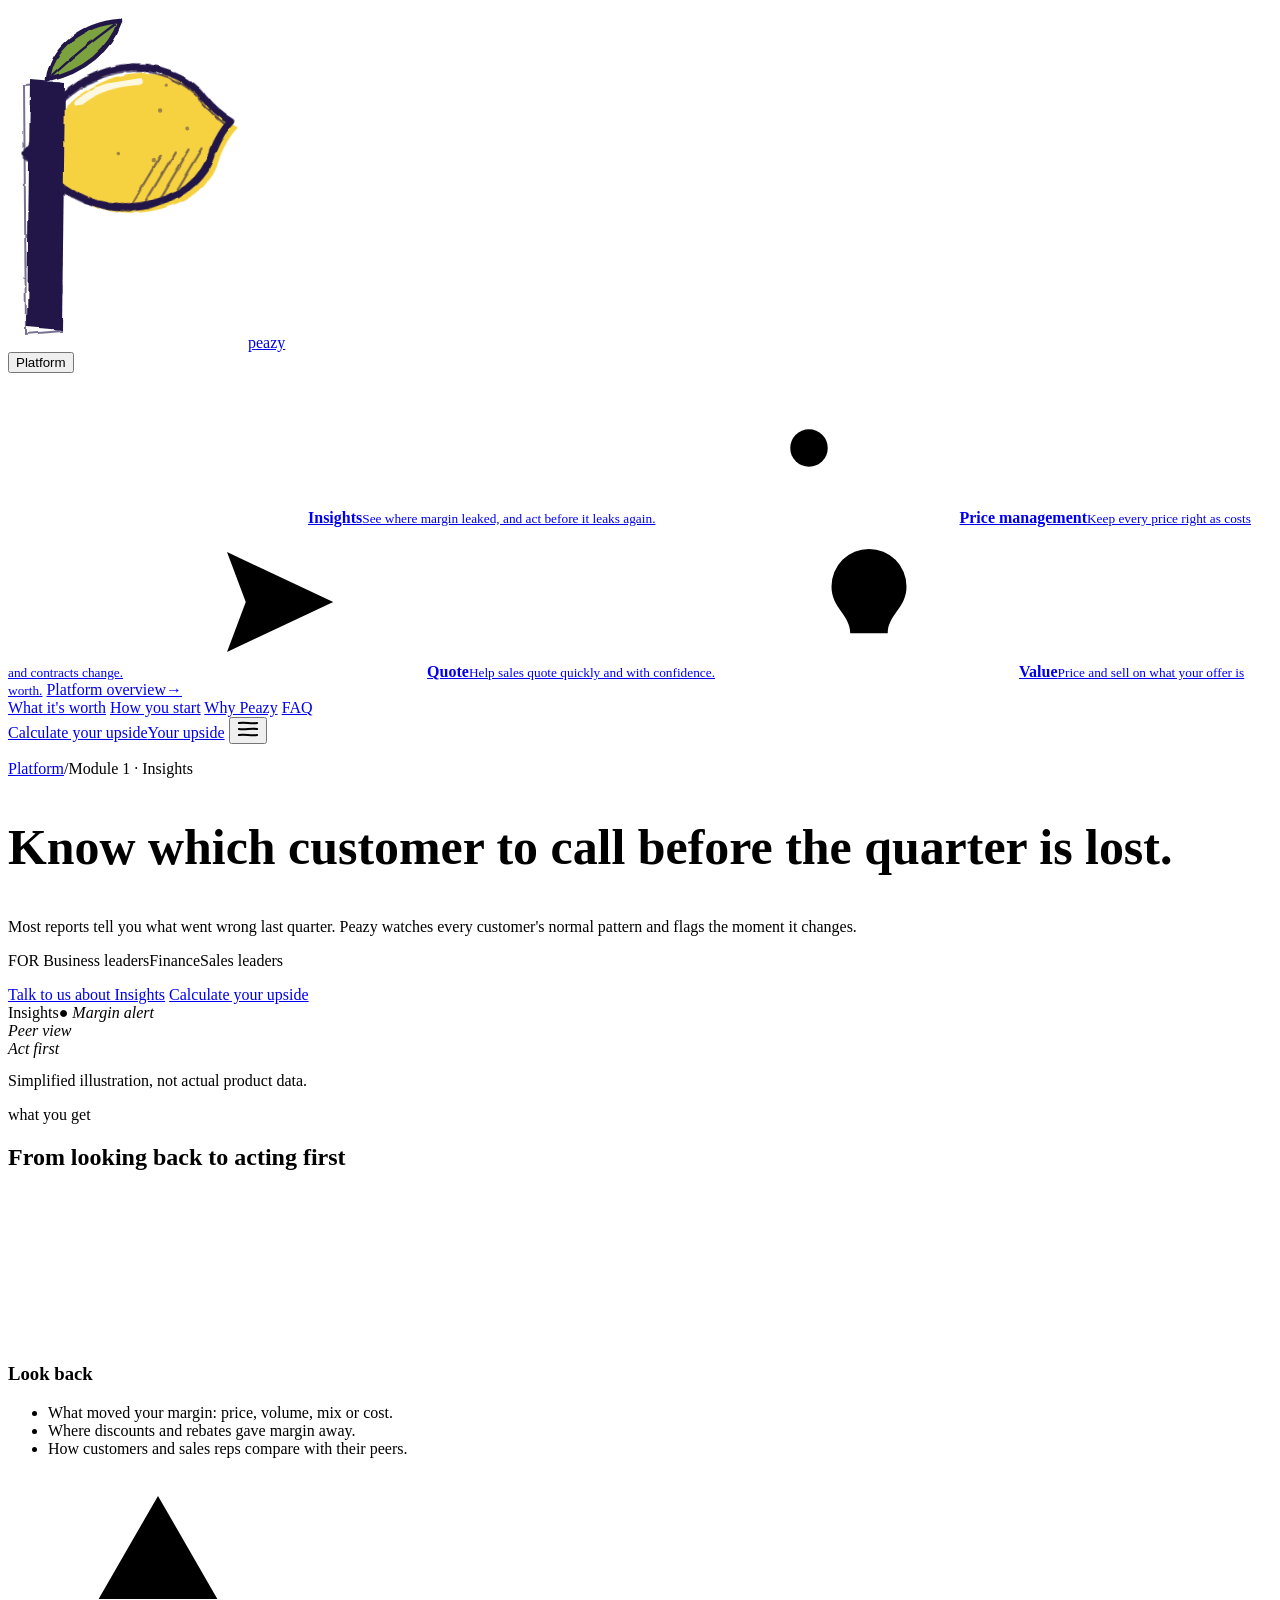
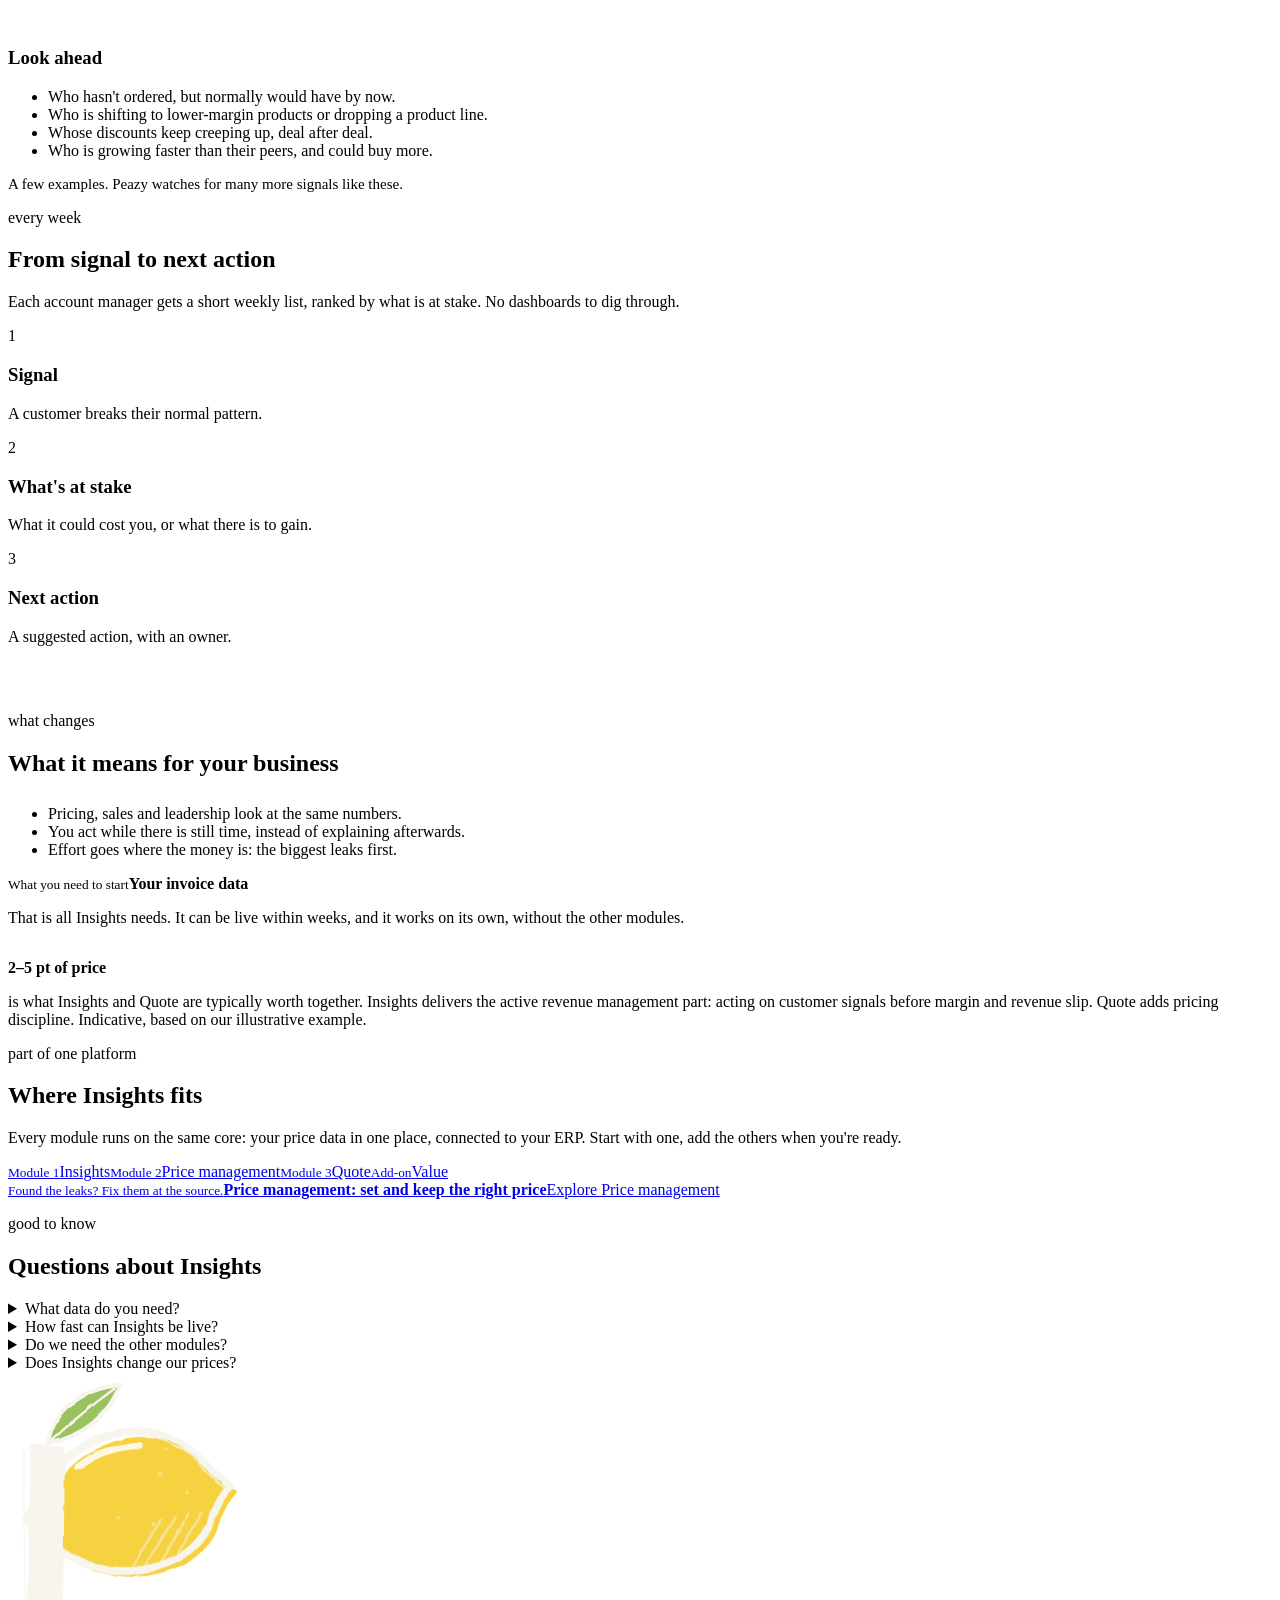
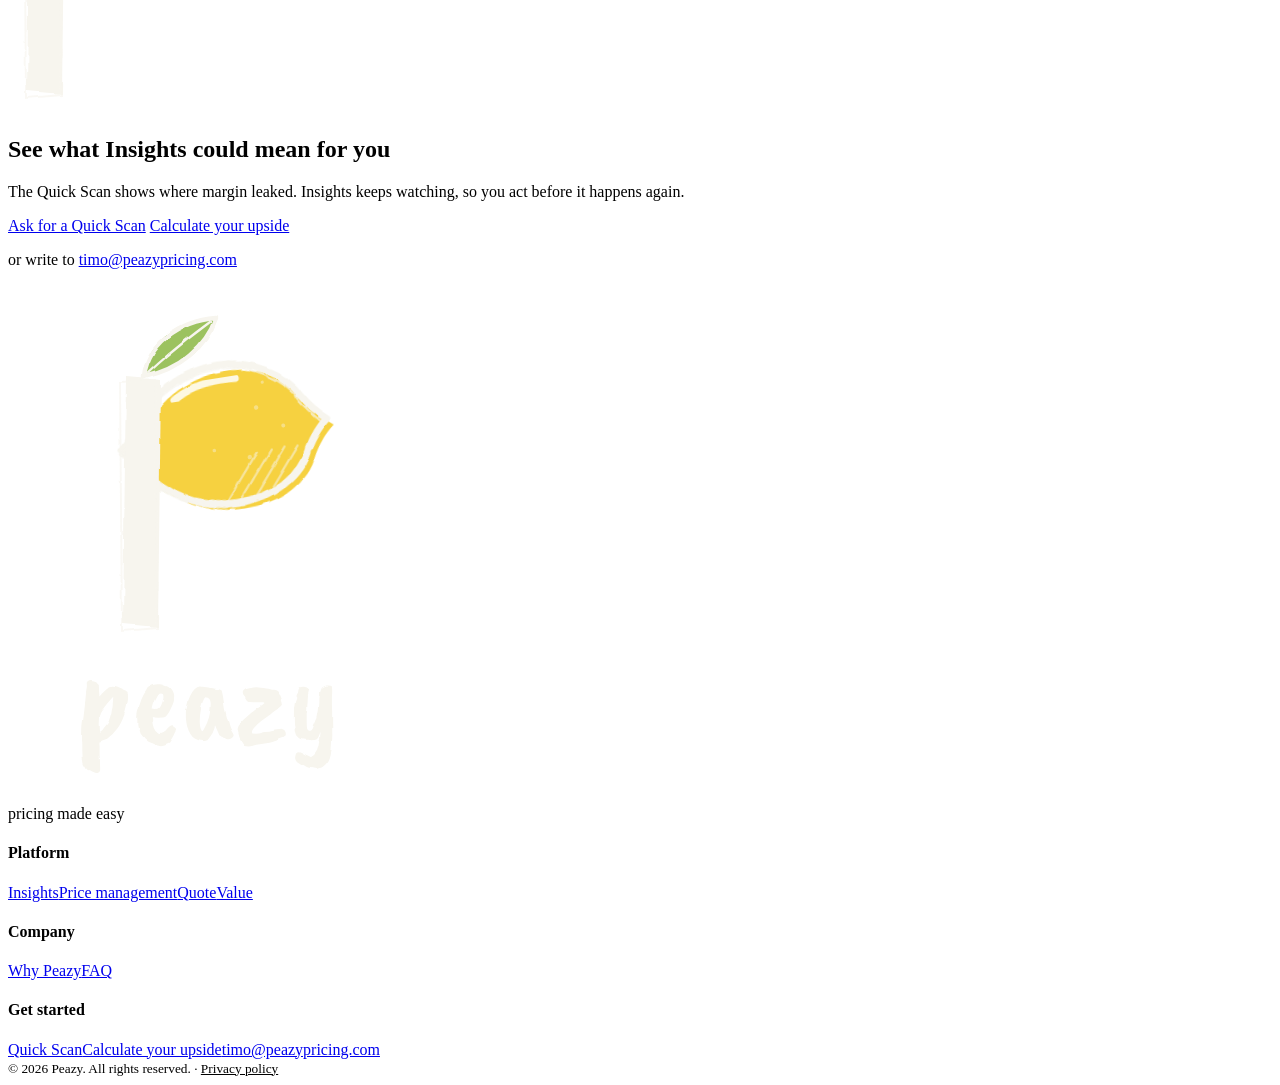
==== insights.html @ 8deef238 "Add privacy policy page Company name, address and enterprise number are still placeholders.  Co-Auth" ====
<!doctype html>
<html lang="en">
<head>
<meta charset="utf-8">
<meta name="viewport" content="width=device-width, initial-scale=1">
<title>Insights · Peazy</title>
<meta name="description" content="Insights: from looking back to acting first. See where margin leaked, and act before it leaks again.">
<meta property="og:title" content="Insights · Peazy">
<meta property="og:description" content="Insights: from looking back to acting first. See where margin leaked, and act before it leaks again.">
<link rel="icon" type="image/svg+xml" href="peazy-mark.svg">
<link rel="preconnect" href="https://fonts.googleapis.com">
<link rel="stylesheet" href="https://fonts.googleapis.com/css2?family=Caveat+Brush&amp;family=Geist:wght@400;500;600;700&amp;display=swap">
<link rel="stylesheet" href="site.css">
</head>
<body>
<svg width="0" height="0" style="position:absolute" aria-hidden="true" focusable="false"><defs>
<symbol id="i-bars" viewBox="0 0 24 24"><path d="M4 20 H20 M7 20 V13 M12 20 V7 M17 20 V10"/></symbol>
<symbol id="i-gear" viewBox="0 0 24 24"><circle cx="12" cy="12" r="3"/><path d="M12 3 V6 M12 18 V21 M3 12 H6 M18 12 H21 M5.6 5.6 L7.8 7.8 M16.2 16.2 L18.4 18.4 M5.6 18.4 L7.8 16.2 M16.2 7.8 L18.4 5.6"/></symbol>
<symbol id="i-send" viewBox="0 0 24 24"><path d="M4 4 L21 12 L4 20 L7 12 Z M7 12 H13"/></symbol>
<symbol id="i-bulb" viewBox="0 0 24 24"><path d="M9 17 C 9 14, 6 13, 6 9.5 A6 6 0 0 1 18 9.5 C 18 13, 15 14, 15 17 Z M10 21 H14"/></symbol>
<symbol id="i-search" viewBox="0 0 24 24"><circle cx="10.5" cy="10.5" r="6.5"/><path d="M15.5 15.5 L21 21"/></symbol>
<symbol id="i-alert" viewBox="0 0 24 24"><path d="M12 3.5 L21.5 20 H2.5 Z M12 10 V14.5 M12 17.3 V17.4"/></symbol>
<symbol id="i-chat" viewBox="0 0 24 24"><path d="M4 18.5 L5.2 15 A8 8 0 1 1 8.5 18.6 Z"/><path d="M8.5 11.5 C 9.5 10, 10.5 13, 12 11.5 S 14.5 13, 15.5 11.5"/></symbol>
<symbol id="i-badge" viewBox="0 0 24 24"><path d="M12 2.5 L14.3 4.4 L17.3 4.2 L18.1 7.1 L20.6 8.8 L19.5 11.6 L20.6 14.4 L18.1 16.1 L17.3 19 L14.3 18.8 L12 20.7 L9.7 18.8 L6.7 19 L5.9 16.1 L3.4 14.4 L4.5 11.6 L3.4 8.8 L5.9 7.1 L6.7 4.2 L9.7 4.4 Z"/><path d="M8.5 11.8 L11 14.2 L15.5 9.4"/></symbol>
<symbol id="i-trend" viewBox="0 0 24 24"><rect x="3.5" y="5" width="17" height="15" rx="2"/><path d="M8 3 V7 M16 3 V7 M7 16 L10.5 12.5 L13 14.5 L17 10.5"/></symbol>
<symbol id="i-db" viewBox="0 0 24 24"><ellipse cx="12" cy="6" rx="7" ry="3"/><path d="M5 6 V18 C 5 19.7, 8 21, 12 21 S 19 19.7, 19 18 V6 M5 12 C 5 13.7, 8 15, 12 15 S 19 13.7, 19 12"/></symbol>
<symbol id="i-lock" viewBox="0 0 24 24"><rect x="5" y="10.5" width="14" height="10" rx="2"/><path d="M8.5 10.5 V7.5 A3.5 3.5 0 0 1 15.5 7.5 V10.5 M12 14.5 V16.5"/></symbol>
<symbol id="i-star" viewBox="0 0 24 24"><path d="M12 3.5 L14.6 9 L20.5 9.7 L16.1 13.8 L17.3 19.7 L12 16.8 L6.7 19.7 L7.9 13.8 L3.5 9.7 L9.4 9 Z"/></symbol>
<symbol id="i-bolt" viewBox="0 0 24 24"><path d="M13 2.5 L5 13.5 H11.5 L10.5 21.5 L19 10 H12.5 Z"/></symbol>
<symbol id="i-people" viewBox="0 0 24 24"><circle cx="8" cy="8" r="3"/><circle cx="16.5" cy="9" r="2.5"/><path d="M2.5 20 C 3 15.5, 13 15.5, 13.5 20"/><path d="M14 15 C 17 14.3, 21.3 15.5, 21.5 19"/></symbol>
<symbol id="i-link" viewBox="0 0 24 24"><path d="M10 14 A4 4 0 0 0 15.7 14 L19 10.7 A4 4 0 0 0 13.3 5 L12 6.3 M14 10 A4 4 0 0 0 8.3 10 L5 13.3 A4 4 0 0 0 10.7 19 L12 17.7"/></symbol>
<symbol id="i-clock" viewBox="0 0 24 24"><circle cx="12" cy="12" r="8.5"/><path d="M12 7 V12 L15.5 14"/></symbol>
<symbol id="i-eye" viewBox="0 0 24 24"><path d="M2.5 12 C 6 5.5, 18 5.5, 21.5 12 C 18 18.5, 6 18.5, 2.5 12 Z"/><circle cx="12" cy="12" r="3"/></symbol>
</defs></svg>
<div class="pz-page">
<header>
<nav aria-label="Main" class="pz-nav">
<a href="index.html" class="pz-logo"><img src="peazy-mark.svg" alt=""><span class="hand">peazy</span></a>
<div class="pz-navlinks" id="pz-navlinks">
<div class="pz-dd"><button type="button" aria-expanded="false" aria-controls="pz-dd-panel">Platform</button>
<div class="pz-dd-panel" id="pz-dd-panel">
<a href="insights.html" class="a-insights"><span class="ic "><svg class="icon"><use href="#i-bars"/></svg></span><span><b>Insights</b><small>See where margin leaked, and act before it leaks again.</small></span></a>
<a href="price-management.html" class="a-pm"><span class="ic "><svg class="icon"><use href="#i-gear"/></svg></span><span><b>Price management</b><small>Keep every price right as costs and contracts change.</small></span></a>
<a href="quote.html" class="a-quote"><span class="ic "><svg class="icon"><use href="#i-send"/></svg></span><span><b>Quote</b><small>Help sales quote quickly and with confidence.</small></span></a>
<a href="value.html" class="a-value"><span class="ic "><svg class="icon"><use href="#i-bulb"/></svg></span><span><b>Value</b><small>Price and sell on what your offer is worth.</small></span></a>
<a href="index.html#platform" class="all"><span>Platform overview</span><span aria-hidden="true">→</span></a>
</div></div>
<a href="index.html#worth">What it's worth</a>
<a href="index.html#start">How you start</a>
<a href="index.html#why">Why Peazy</a>
<a href="index.html#faq">FAQ</a>
</div>
<div class="pz-nav-right">
<a href="index.html#calculator" class="pz-nav-cta"><span class="pz-cta-long">Calculate your upside</span><span class="pz-cta-short">Your upside</span></a>
<button type="button" class="pz-menu-btn" aria-label="Menu" aria-expanded="false" aria-controls="pz-navlinks"><svg width="22" height="18" viewBox="0 0 22 18" aria-hidden="true"><path d="M2 3 C 8 2, 14 4, 20 3 M2 9 C 8 10, 14 8, 20 9 M2 15 C 8 14, 14 16, 20 15" fill="none" stroke="currentColor" stroke-width="2.2" stroke-linecap="round"></path></svg></button>
</div>
</nav>
</header>

<section id="top" class="a-insights">
<div class="wrap mhero">
<div class="mhero-text">
<p class="crumb"><a href="index.html#platform">Platform</a><span aria-hidden="true">/</span><span class="pill m">Module 1 · Insights</span></p>
<h1 style="font-size:clamp(34px,3.9vw,50px)">Know which customer to call before the quarter is <span class="hl">lost.</span></h1>
<p class="hero-sub">Most reports tell you what went wrong last quarter. Peazy watches every customer's normal pattern and flags the moment it changes.</p>
<p class="for">FOR <span>Business leaders</span><span>Finance</span><span>Sales leaders</span></p>
<div class="ctas">
<a href="mailto:timo@peazypricing.com?subject=Peazy%20Insights" class="btn btn-lemon">Talk to us about Insights</a>
<a href="index.html#calculator" class="btn btn-ghost">Calculate your upside</a>
</div>
</div>
<div class="mhero-vis"><div class="glimpse"><div class="mock a-insights" aria-hidden="true">
<div class="mock-h"><span>Insights</span><i class="chipx warn">● Margin alert</i></div>
<div class="bars"><i style="height:82%"></i><i class="dn" style="height:64%"></i><i class="dn" style="height:52%"></i><i class="up" style="height:68%"></i><i class="dn" style="height:57%"></i><i class="end" style="height:60%"></i></div>
<div class="rows"><div><span class="sk" style="max-width:55%"></span><i class="chipx info">Peer view</i></div><div><span class="sk" style="max-width:40%"></span><i class="chipx lem">Act first</i></div></div>
</div></div><p class="cap" style="margin-top:14px">Simplified illustration, not actual product data.</p></div>
</div>
</section>


<section class="sec-grey a-insights">
<div class="wrap">
<div class="head">
<p class="eyebrow">what you get</p>
<h2>From looking back to acting first</h2>
</div>
<div class="g2">
<div class="card"><span class="ic"><svg class="icon"><use href="#i-bars"/></svg></span><h3>Look back</h3>
<ul class="ticks" style="font-size:16px">
<li>What moved your margin: price, volume, mix or cost.</li>
<li>Where discounts and rebates gave margin away.</li>
<li>How customers and sales reps compare with their peers.</li>
</ul></div>
<div class="card"><span class="ic"><svg class="icon"><use href="#i-alert"/></svg></span><h3>Look ahead</h3>
<ul class="ticks" style="font-size:16px">
<li>Who hasn't ordered, but normally would have by now.</li>
<li>Who is shifting to lower-margin products or dropping a product line.</li>
<li>Whose discounts keep creeping up, deal after deal.</li>
<li>Who is growing faster than their peers, and could buy more.</li>
</ul>
<p style="font-size:15px;color:var(--soft)">A few examples. Peazy watches for many more signals like these.</p></div>
</div>
</div>
</section>

<section class="sec-ink">
<div class="wrap">
<div class="head">
<p class="eyebrow">every week</p>
<h2>From signal to next action</h2>
<p class="lede">Each account manager gets a short weekly list, ranked by what is at stake. No dashboards to dig through.</p>
</div>
<div class="g3 steps">
<div class="card step"><span class="num">1</span><h3>Signal</h3><p>A customer breaks their normal pattern.</p></div>
<div class="card step"><span class="num">2</span><h3>What's at stake</h3><p>What it could cost you, or what there is to gain.</p></div>
<div class="card step"><span class="num">3</span><h3>Next action</h3><p>A suggested action, with an owner.</p></div>
</div>
<p class="lede" style="margin-top:32px;max-width:820px;color:#FFFFFF">Actions flow straight into the rest of Peazy: a signal can become a call, a price change or a new quote.</p>
</div>
</section>

<section class="sec-white a-insights">
<div class="wrap">
<div class="split">
<div>
<div class="head" style="margin-bottom:28px">
<p class="eyebrow">what changes</p>
<h2>What it means for your business</h2>
</div>
<ul class="ticks"><li>Pricing, sales and leadership look at the same numbers.</li><li>You act while there is still time, instead of explaining afterwards.</li><li>Effort goes where the money is: the biggest leaks first.</li></ul>
</div>
<div class="startbox"><small>What you need to start</small><b>Your invoice data</b><p>That is all Insights needs. It can be live within weeks, and it works on its own, without the other modules.</p></div>
</div>
<div class="proof" style="margin-top:32px"><strong>2–5 pt of price</strong><p>is what Insights and Quote are typically worth together. Insights delivers the active revenue management part: acting on customer signals before margin and revenue slip. Quote adds pricing discipline. Indicative, based on our illustrative example.</p></div>
</div>
</section>

<section class="sec-grey">
<div class="wrap">
<div class="head">
<p class="eyebrow">part of one platform</p>
<h2>Where Insights fits</h2>
<p class="lede">Every module runs on the same core: your price data in one place, connected to your ERP. Start with one, add the others when you're ready.</p>
</div>
<div class="path"><a href="insights.html" class="a-insights cur" aria-current="page"><small>Module 1</small>Insights</a><a href="price-management.html" class="a-pm"><small>Module 2</small>Price management</a><a href="quote.html" class="a-quote"><small>Module 3</small>Quote</a><a href="value.html" class="a-value"><small>Add-on</small>Value</a></div>
<a class="nextmod a-pm" href="price-management.html" style="margin-top:28px"><span><small>Found the leaks? Fix them at the source.</small><b>Price management: set and keep the right price</b></span><span class="link-arrow">Explore Price management</span></a>
</div>
</section>

<section id="faq" class="sec-white">
<div class="wrap">
<div class="head c">
<p class="eyebrow">good to know</p>
<h2>Questions about Insights</h2>
</div>
<div class="faq">
<details><summary>What data do you need?</summary><p>Your invoice data. A Quick Scan starts from the same data and gives you a first picture within a week.</p></details>
<details><summary>How fast can Insights be live?</summary><p>Within weeks.</p></details>
<details><summary>Do we need the other modules?</summary><p>No. Insights works on its own and is where most companies start. You can add Price management and Quote later, on the same core.</p></details>
<details><summary>Does Insights change our prices?</summary><p>No. Insights suggests actions. It never changes a price or contacts a customer on its own. Your people decide.</p></details>
</div>
</div>
</section>

<section id="contact" class="sec-ink">
<div class="wrap band">
<img src="peazy-mark-reversed.svg" alt="">
<h2>See what Insights could mean for you</h2>
<p class="lede">The Quick Scan shows where margin leaked. Insights keeps watching, so you act before it happens again.</p>
<div class="ctas" style="justify-content:center">
<a href="mailto:timo@peazypricing.com?subject=Quick%20Scan" class="btn btn-lemon">Ask for a Quick Scan</a>
<a href="index.html#calculator" class="btn btn-ghost">Calculate your upside</a>
</div>
<p class="alt">or write to <a href="mailto:timo@peazypricing.com">timo@peazypricing.com</a></p>
</div>
</section>
<footer>
<div class="foot">
<div class="foot-brand"><img src="peazy-lockup-reversed.svg" alt="Peazy"><p class="hand">pricing made easy</p></div>
<div><h4>Platform</h4><nav aria-label="Platform"><a href="insights.html">Insights</a><a href="price-management.html">Price management</a><a href="quote.html">Quote</a><a href="value.html">Value</a></nav></div>
<div><h4>Company</h4><nav aria-label="Company"><a href="index.html#why">Why Peazy</a><a href="index.html#faq">FAQ</a></nav></div>
<div><h4>Get started</h4><nav aria-label="Get started"><a href="index.html#start">Quick Scan</a><a href="index.html#calculator">Calculate your upside</a><a href="mailto:timo@peazypricing.com">timo@peazypricing.com</a></nav></div>
<small>© 2026 Peazy. All rights reserved. · <a href="privacy.html" style="color:inherit">Privacy policy</a></small>
</div>
</footer>
</div>
<script src="site.js"></script>
</body>
</html>
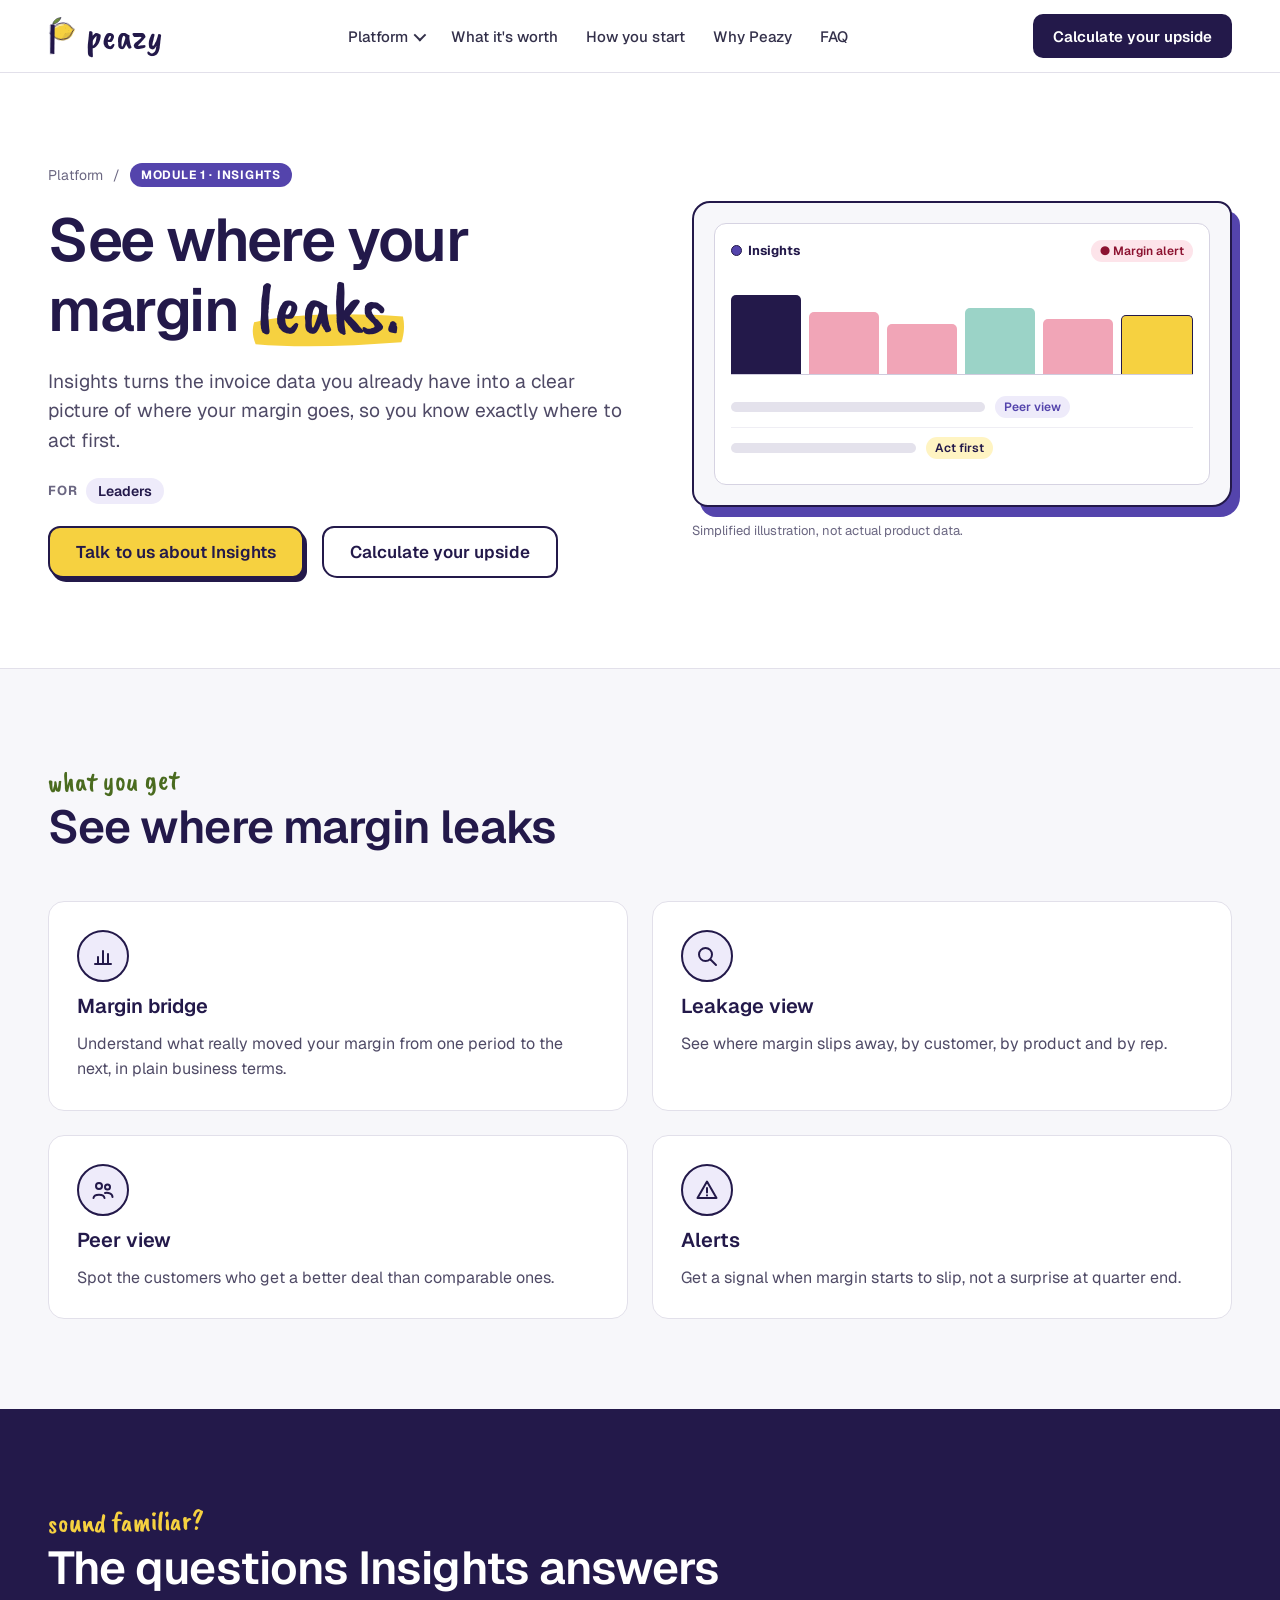
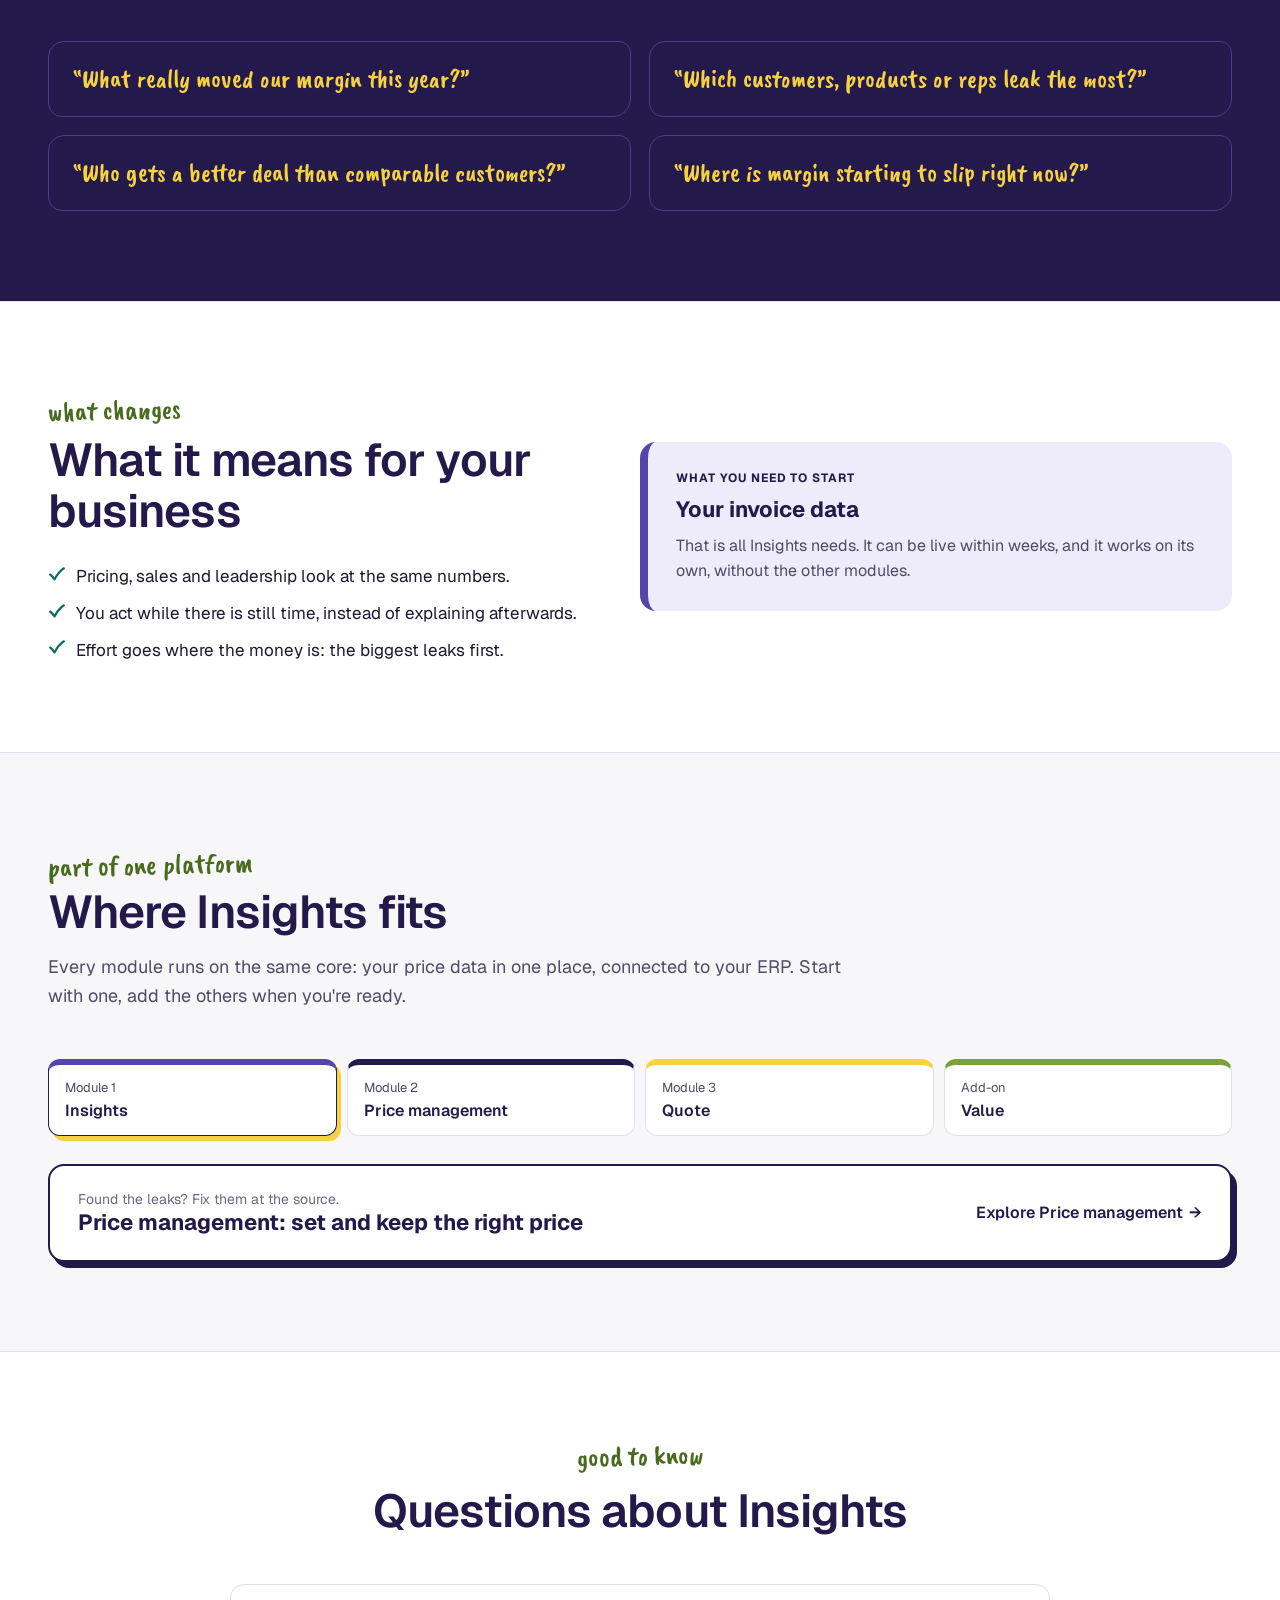
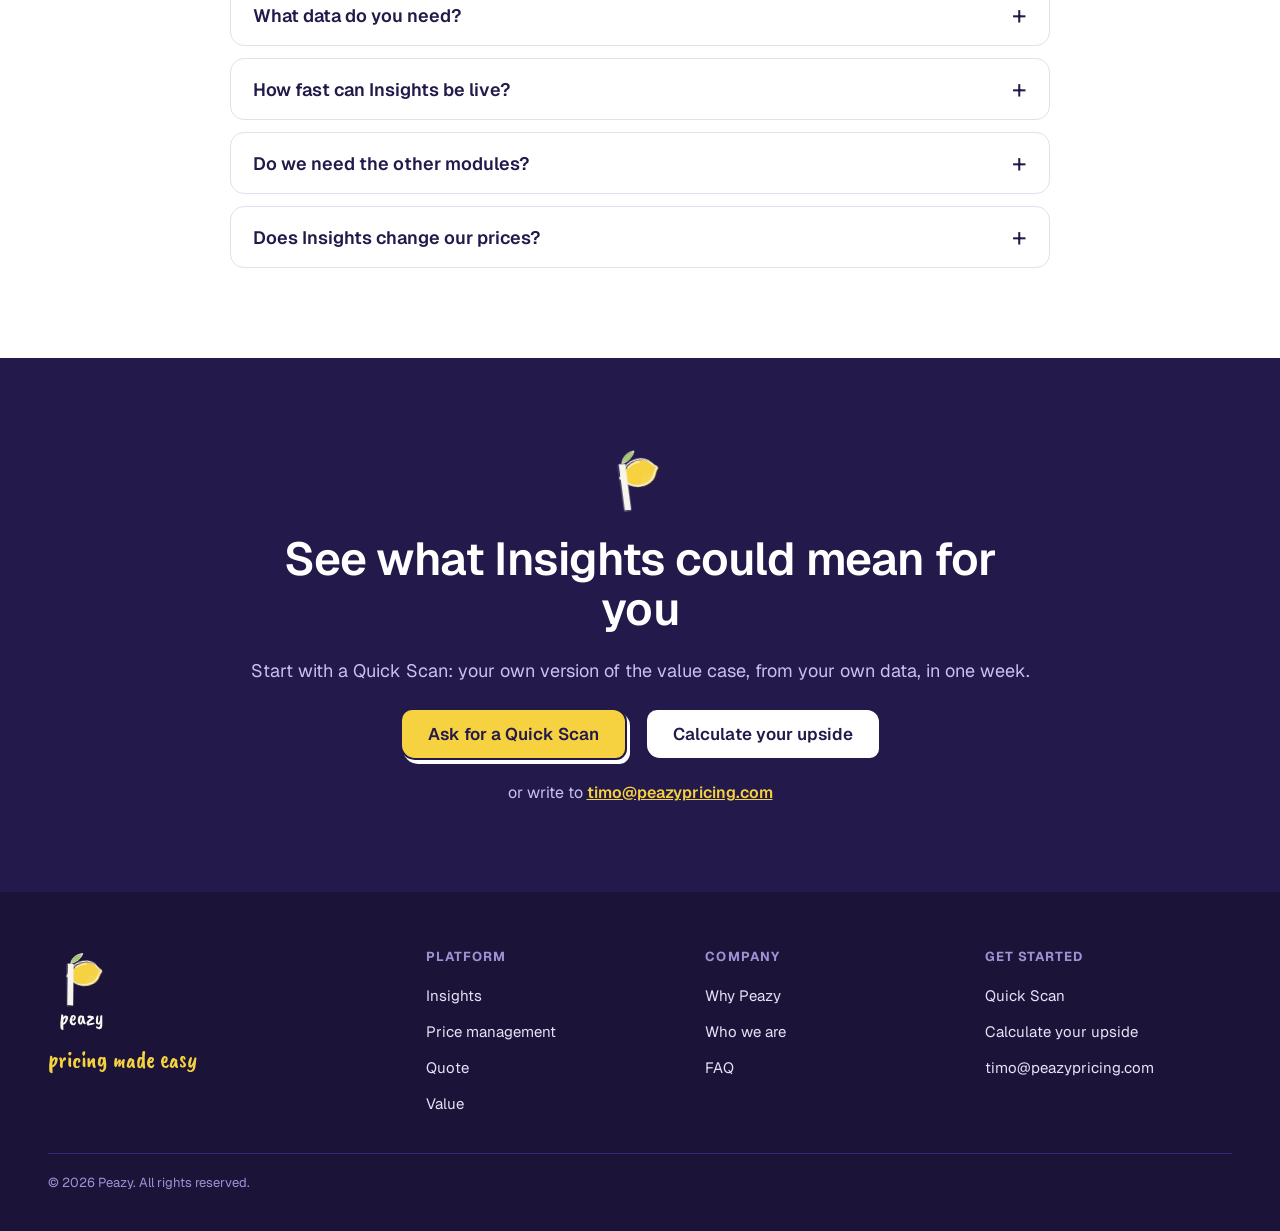
==== commit 0007d4fb: "Rebuild site as overview plus one page per module Overview page focuses on what Peazy does and the v" ====
--- a/insights.html
+++ b/insights.html
@@ -4,9 +4,9 @@
 <meta charset="utf-8">
 <meta name="viewport" content="width=device-width, initial-scale=1">
 <title>Insights · Peazy</title>
-<meta name="description" content="Insights: from looking back to acting first. See where margin leaked, and act before it leaks again.">
+<meta name="description" content="Insights: see where margin leaks. See where your margin goes, and where to act first.">
 <meta property="og:title" content="Insights · Peazy">
-<meta property="og:description" content="Insights: from looking back to acting first. See where margin leaked, and act before it leaks again.">
+<meta property="og:description" content="Insights: see where margin leaks. See where your margin goes, and where to act first.">
 <link rel="icon" type="image/svg+xml" href="peazy-mark.svg">
 <link rel="preconnect" href="https://fonts.googleapis.com">
 <link rel="stylesheet" href="https://fonts.googleapis.com/css2?family=Caveat+Brush&amp;family=Geist:wght@400;500;600;700&amp;display=swap">
@@ -39,7 +39,7 @@
 <div class="pz-navlinks" id="pz-navlinks">
 <div class="pz-dd"><button type="button" aria-expanded="false" aria-controls="pz-dd-panel">Platform</button>
 <div class="pz-dd-panel" id="pz-dd-panel">
-<a href="insights.html" class="a-insights"><span class="ic "><svg class="icon"><use href="#i-bars"/></svg></span><span><b>Insights</b><small>See where margin leaked, and act before it leaks again.</small></span></a>
+<a href="insights.html" class="a-insights"><span class="ic "><svg class="icon"><use href="#i-bars"/></svg></span><span><b>Insights</b><small>See where your margin goes, and where to act first.</small></span></a>
 <a href="price-management.html" class="a-pm"><span class="ic "><svg class="icon"><use href="#i-gear"/></svg></span><span><b>Price management</b><small>Keep every price right as costs and contracts change.</small></span></a>
 <a href="quote.html" class="a-quote"><span class="ic "><svg class="icon"><use href="#i-send"/></svg></span><span><b>Quote</b><small>Help sales quote quickly and with confidence.</small></span></a>
 <a href="value.html" class="a-value"><span class="ic "><svg class="icon"><use href="#i-bulb"/></svg></span><span><b>Value</b><small>Price and sell on what your offer is worth.</small></span></a>
@@ -61,9 +61,9 @@
 <div class="wrap mhero">
 <div class="mhero-text">
 <p class="crumb"><a href="index.html#platform">Platform</a><span aria-hidden="true">/</span><span class="pill m">Module 1 · Insights</span></p>
-<h1 style="font-size:clamp(34px,3.9vw,50px)">Know which customer to call before the quarter is <span class="hl">lost.</span></h1>
-<p class="hero-sub">Most reports tell you what went wrong last quarter. Peazy watches every customer's normal pattern and flags the moment it changes.</p>
-<p class="for">FOR <span>Business leaders</span><span>Finance</span><span>Sales leaders</span></p>
+<h1>See where your margin <span class="hl">leaks.</span></h1>
+<p class="hero-sub">Insights turns the invoice data you already have into a clear picture of where your margin goes, so you know exactly where to act first.</p>
+<p class="for">FOR <span>Leaders</span></p>
 <div class="ctas">
 <a href="mailto:timo@peazypricing.com?subject=Peazy%20Insights" class="btn btn-lemon">Talk to us about Insights</a>
 <a href="index.html#calculator" class="btn btn-ghost">Calculate your upside</a>
@@ -77,28 +77,17 @@
 </div>
 </section>
 
-
 <section class="sec-grey a-insights">
 <div class="wrap">
 <div class="head">
 <p class="eyebrow">what you get</p>
-<h2>From looking back to acting first</h2>
+<h2>See where margin leaks</h2>
 </div>
 <div class="g2">
-<div class="card"><span class="ic"><svg class="icon"><use href="#i-bars"/></svg></span><h3>Look back</h3>
-<ul class="ticks" style="font-size:16px">
-<li>What moved your margin: price, volume, mix or cost.</li>
-<li>Where discounts and rebates gave margin away.</li>
-<li>How customers and sales reps compare with their peers.</li>
-</ul></div>
-<div class="card"><span class="ic"><svg class="icon"><use href="#i-alert"/></svg></span><h3>Look ahead</h3>
-<ul class="ticks" style="font-size:16px">
-<li>Who hasn't ordered, but normally would have by now.</li>
-<li>Who is shifting to lower-margin products or dropping a product line.</li>
-<li>Whose discounts keep creeping up, deal after deal.</li>
-<li>Who is growing faster than their peers, and could buy more.</li>
-</ul>
-<p style="font-size:15px;color:var(--soft)">A few examples. Peazy watches for many more signals like these.</p></div>
+<div class="card"><span class="ic "><svg class="icon"><use href="#i-bars"/></svg></span><h3>Margin bridge</h3><p>Understand what really moved your margin from one period to the next, in plain business terms.</p></div>
+<div class="card"><span class="ic "><svg class="icon"><use href="#i-search"/></svg></span><h3>Leakage view</h3><p>See where margin slips away, by customer, by product and by rep.</p></div>
+<div class="card"><span class="ic "><svg class="icon"><use href="#i-people"/></svg></span><h3>Peer view</h3><p>Spot the customers who get a better deal than comparable ones.</p></div>
+<div class="card"><span class="ic "><svg class="icon"><use href="#i-alert"/></svg></span><h3>Alerts</h3><p>Get a signal when margin starts to slip, not a surprise at quarter end.</p></div>
 </div>
 </div>
 </section>
@@ -106,16 +95,10 @@
 <section class="sec-ink">
 <div class="wrap">
 <div class="head">
-<p class="eyebrow">every week</p>
-<h2>From signal to next action</h2>
-<p class="lede">Each account manager gets a short weekly list, ranked by what is at stake. No dashboards to dig through.</p>
+<p class="eyebrow">sound familiar?</p>
+<h2>The questions Insights answers</h2>
 </div>
-<div class="g3 steps">
-<div class="card step"><span class="num">1</span><h3>Signal</h3><p>A customer breaks their normal pattern.</p></div>
-<div class="card step"><span class="num">2</span><h3>What's at stake</h3><p>What it could cost you, or what there is to gain.</p></div>
-<div class="card step"><span class="num">3</span><h3>Next action</h3><p>A suggested action, with an owner.</p></div>
-</div>
-<p class="lede" style="margin-top:32px;max-width:820px;color:#FFFFFF">Actions flow straight into the rest of Peazy: a signal can become a call, a price change or a new quote.</p>
+<ul class="qs"><li>“What really moved our margin this year?”</li><li>“Which customers, products or reps leak the most?”</li><li>“Who gets a better deal than comparable customers?”</li><li>“Where is margin starting to slip right now?”</li></ul>
 </div>
 </section>
 
@@ -131,7 +114,7 @@
 </div>
 <div class="startbox"><small>What you need to start</small><b>Your invoice data</b><p>That is all Insights needs. It can be live within weeks, and it works on its own, without the other modules.</p></div>
 </div>
-<div class="proof" style="margin-top:32px"><strong>2–5 pt of price</strong><p>is what Insights and Quote are typically worth together. Insights delivers the active revenue management part: acting on customer signals before margin and revenue slip. Quote adds pricing discipline. Indicative, based on our illustrative example.</p></div>
+
 </div>
 </section>
 
@@ -157,7 +140,7 @@
 <details><summary>What data do you need?</summary><p>Your invoice data. A Quick Scan starts from the same data and gives you a first picture within a week.</p></details>
 <details><summary>How fast can Insights be live?</summary><p>Within weeks.</p></details>
 <details><summary>Do we need the other modules?</summary><p>No. Insights works on its own and is where most companies start. You can add Price management and Quote later, on the same core.</p></details>
-<details><summary>Does Insights change our prices?</summary><p>No. Insights suggests actions. It never changes a price or contacts a customer on its own. Your people decide.</p></details>
+<details><summary>Does Insights change our prices?</summary><p>No. Insights shows you where to act. Your people decide what to do about it.</p></details>
 </div>
 </div>
 </section>
@@ -166,7 +149,7 @@
 <div class="wrap band">
 <img src="peazy-mark-reversed.svg" alt="">
 <h2>See what Insights could mean for you</h2>
-<p class="lede">The Quick Scan shows where margin leaked. Insights keeps watching, so you act before it happens again.</p>
+<p class="lede">Start with a Quick Scan: your own version of the value case, from your own data, in one week.</p>
 <div class="ctas" style="justify-content:center">
 <a href="mailto:timo@peazypricing.com?subject=Quick%20Scan" class="btn btn-lemon">Ask for a Quick Scan</a>
 <a href="index.html#calculator" class="btn btn-ghost">Calculate your upside</a>
@@ -178,9 +161,9 @@
 <div class="foot">
 <div class="foot-brand"><img src="peazy-lockup-reversed.svg" alt="Peazy"><p class="hand">pricing made easy</p></div>
 <div><h4>Platform</h4><nav aria-label="Platform"><a href="insights.html">Insights</a><a href="price-management.html">Price management</a><a href="quote.html">Quote</a><a href="value.html">Value</a></nav></div>
-<div><h4>Company</h4><nav aria-label="Company"><a href="index.html#why">Why Peazy</a><a href="index.html#faq">FAQ</a></nav></div>
+<div><h4>Company</h4><nav aria-label="Company"><a href="index.html#why">Why Peazy</a><a href="index.html#team">Who we are</a><a href="index.html#faq">FAQ</a></nav></div>
 <div><h4>Get started</h4><nav aria-label="Get started"><a href="index.html#start">Quick Scan</a><a href="index.html#calculator">Calculate your upside</a><a href="mailto:timo@peazypricing.com">timo@peazypricing.com</a></nav></div>
-<small>© 2026 Peazy. All rights reserved. · <a href="privacy.html" style="color:inherit">Privacy policy</a></small>
+<small>© 2026 Peazy. All rights reserved.</small>
 </div>
 </footer>
 </div>
--- a/site.css
+++ b/site.css
@@ -0,0 +1,275 @@
+:root{--ink:#23194A;--text:#1C1930;--muted:#4F4A66;--soft:#6B6782;--line:#E2E0EA;--bg:#F7F7FA;--lemon:#F6D140;--lemon-pale:#FFF4C2;--cream:#FFFBE8;--purple:#5444AC;--lilac:#EEEBFA;--leaf:#7AA23C;--leaf-pale:#EAF3DC;--green:#4A6B1F;--teal:#0B6E5F;--red:#B4183E;--accent:#23194A;--accent-pale:#E4E2EE}
+html{scroll-behavior:smooth}
+@media (prefers-reduced-motion: reduce){html{scroll-behavior:auto}}
+body{margin:0;background:#FFFFFF;font-family:Geist,system-ui,-apple-system,'Segoe UI',sans-serif;color:var(--text)}
+h1,h2,h3,p,ul{margin:0}
+ul{list-style:none;padding:0}
+a{color:var(--purple)}a:hover{color:#32286B}
+a:focus-visible,button:focus-visible,summary:focus-visible{outline:2px solid #6C5BC7;outline-offset:3px;border-radius:6px}
+section[id]{scroll-margin-top:90px}
+.pz-page{overflow-x:clip}
+.hand{font-family:'Caveat Brush','Segoe Print',cursive;font-weight:400;letter-spacing:0}
+.wrap{max-width:1200px;margin:0 auto;padding:clamp(56px,7vw,104px) clamp(20px,4vw,48px)}
+.sec-grey{background:var(--bg);border-top:1px solid var(--line)}
+.sec-white{background:#FFFFFF;border-top:1px solid var(--line)}
+.sec-ink{background:var(--ink);color:#FFFFFF}
+.head{display:flex;flex-direction:column;gap:16px;max-width:820px;margin-bottom:48px}
+.head.c{margin-left:auto;margin-right:auto;text-align:center;align-items:center}
+.eyebrow{font-family:'Caveat Brush','Segoe Print',cursive;font-size:28px;line-height:1;color:var(--green);transform:rotate(-1.5deg)}
+.sec-ink .eyebrow{color:var(--lemon)}
+h2{font-size:clamp(30px,3.6vw,46px);line-height:1.1;font-weight:600;letter-spacing:-0.02em;color:var(--ink)}
+.sec-ink h2{color:#FFFFFF}
+.lede{font-size:18px;line-height:1.6;color:var(--muted)}
+.sec-ink .lede{color:#C9C1F0}
+.cap{font-size:13px;line-height:1.5;color:var(--soft)}
+.icon{width:24px;height:24px;fill:none;stroke:currentColor;stroke-width:2;stroke-linecap:round;stroke-linejoin:round;flex:none}
+.ic{width:48px;height:48px;border-radius:50%;border:2px solid var(--ink);display:inline-flex;align-items:center;justify-content:center;color:var(--ink);background:var(--accent-pale);flex:none}
+.pill{display:inline-flex;align-items:center;padding:4px 11px;border-radius:999px;font-size:12px;font-weight:700;letter-spacing:0.06em;text-transform:uppercase;white-space:nowrap;background:var(--ink);color:var(--lemon)}
+.btn{display:inline-flex;align-items:center;justify-content:center;min-height:52px;padding:0 26px;border-radius:12px 14px 11px 15px;font-size:17px;font-weight:600;text-decoration:none;border:2px solid var(--ink);box-sizing:border-box}
+.btn-lemon{background:var(--lemon);color:var(--ink);box-shadow:3px 4px 0 var(--ink)}
+.btn-lemon:hover{color:var(--ink)}
+.btn-ghost{background:#FFFFFF;color:var(--ink)}
+.btn-ghost:hover{color:var(--ink);background:var(--bg)}
+.sec-ink .btn-lemon{box-shadow:3px 4px 0 #FFFFFF}
+.link-arrow{display:inline-flex;align-items:center;gap:6px;font-size:16px;font-weight:600;text-decoration:none}
+.link-arrow::after{content:"→"}
+.ctas{display:flex;flex-wrap:wrap;align-items:center;gap:14px 18px}
+.hl{font-family:'Caveat Brush','Segoe Print',cursive;font-weight:400;font-size:1.16em;letter-spacing:0;line-height:1.05;padding:0 6px;white-space:nowrap;background:url("data:image/svg+xml,%3Csvg xmlns='http://www.w3.org/2000/svg' viewBox='0 0 200 44' preserveAspectRatio='none'%3E%3Cpath d='M4 16 C 40 8, 120 5, 196 10 C 199 20, 197 30, 194 37 C 130 41, 60 43, 6 39 C 2 31, 1 24, 4 16 Z' fill='%23F6D140'/%3E%3C/svg%3E") no-repeat left bottom 0.04em / 100% 0.6em}
+
+/* module accents */
+.a-insights{--accent:#5444AC;--accent-pale:#EEEBFA}
+.a-pm{--accent:#23194A;--accent-pale:#E4E2EE}
+.a-quote{--accent:#F6D140;--accent-pale:#FFF4C2}
+.a-value{--accent:#7AA23C;--accent-pale:#EAF3DC}
+
+/* nav */
+header{position:sticky;top:0;z-index:20;border-bottom:1px solid var(--line);background:rgba(255,255,255,.96);backdrop-filter:blur(6px)}
+.pz-nav{position:relative;max-width:1200px;margin:0 auto;padding:14px clamp(20px,4vw,48px);display:flex;align-items:center;justify-content:space-between;gap:24px}
+.pz-logo{display:flex;align-items:center;gap:10px;text-decoration:none;color:var(--ink)}
+.pz-logo img{height:40px;width:auto;display:block}
+.pz-logo span{font-size:36px;line-height:1;color:var(--ink)}
+.pz-navlinks{display:flex;align-items:center;gap:28px;font-size:15px;font-weight:500}
+.pz-navlinks > a,.pz-dd > button{color:#33304A;text-decoration:none;background:none;border:0;padding:0;font:inherit;font-weight:500;cursor:pointer;display:inline-flex;align-items:center;gap:6px;min-height:44px}
+.pz-dd{position:relative}
+.pz-dd > button::after{content:"";width:7px;height:7px;border-right:2px solid currentColor;border-bottom:2px solid currentColor;transform:rotate(45deg) translateY(-2px)}
+.pz-dd-panel{display:none;position:absolute;top:100%;left:-24px;width:560px;padding:14px;background:#FFFFFF;border:2px solid var(--ink);border-radius:16px 14px 18px 12px;box-shadow:6px 7px 0 var(--lemon);grid-template-columns:1fr 1fr;gap:6px}
+.pz-dd.open .pz-dd-panel{display:grid}
+.pz-dd-panel a{display:flex;gap:12px;align-items:flex-start;padding:12px;border-radius:10px;text-decoration:none;color:var(--text)}
+.pz-dd-panel a:hover{background:var(--bg)}
+.pz-dd-panel .ic{width:40px;height:40px}
+.pz-dd-panel .ic .icon{width:20px;height:20px}
+.pz-dd-panel b{display:block;font-size:16px;font-weight:600;color:var(--ink)}
+.pz-dd-panel small{display:block;font-size:13px;line-height:1.4;color:var(--muted);font-weight:400}
+.pz-dd-panel a.all{grid-column:1 / -1;align-items:center;justify-content:space-between;background:var(--bg);font-weight:600;font-size:14px;color:var(--ink)}
+.pz-nav-right{display:flex;align-items:center;gap:8px}
+.pz-nav-cta{display:inline-flex;align-items:center;min-height:44px;padding:0 20px;border-radius:10px;background:var(--ink);color:#FFFFFF;font-size:15px;font-weight:600;text-decoration:none}
+.pz-nav-cta:hover{color:#FFFFFF}
+.pz-cta-short,.pz-menu-btn{display:none}
+.pz-menu-btn{width:44px;height:44px;padding:0;border:2px solid var(--ink);border-radius:12px 14px 11px 15px;background:#FFFFFF;color:var(--ink);cursor:pointer;align-items:center;justify-content:center}
+
+/* hero */
+.hero-c{text-align:center;display:flex;flex-direction:column;align-items:center;gap:24px;padding-bottom:0}
+.hero-c h1,.mhero h1{font-size:clamp(40px,5.4vw,68px);line-height:1.05;font-weight:600;letter-spacing:-0.025em;color:var(--ink);max-width:900px}
+.hero-sub{font-size:clamp(17px,1.5vw,20px);line-height:1.55;color:var(--muted);max-width:640px}
+.hero-c .ctas{justify-content:center}
+.trust{display:flex;flex-wrap:wrap;justify-content:center;gap:10px 28px;font-size:14px;font-weight:500;color:var(--muted)}
+.trust span{display:inline-flex;align-items:center;gap:8px}
+.trust span::before{content:"";width:8px;height:8px;border-radius:50%;background:var(--lemon);border:1.5px solid var(--ink)}
+.stage{width:100%;margin-top:20px;padding:18px 18px 0;box-sizing:border-box;background:var(--bg);border:2px solid var(--ink);border-bottom:0;border-radius:20px 20px 0 0;box-shadow:8px 0 0 var(--lemon);text-align:left}
+.stage-bar{display:flex;gap:6px;margin-bottom:14px}
+.stage-bar i{width:11px;height:11px;border-radius:50%;background:#CFCBDD}
+.stage-grid{display:grid;grid-template-columns:repeat(3,minmax(0,1fr));gap:14px}
+.stage-grid .mock{border-bottom:0;border-radius:12px 12px 0 0;padding-bottom:26px}
+
+/* abstract product glimpses */
+.mock{background:#FFFFFF;border:1.5px solid var(--line);border-radius:12px;padding:16px;display:flex;flex-direction:column;gap:12px;min-width:0}
+.mock-h{display:flex;align-items:center;justify-content:space-between;gap:8px;font-size:13px;font-weight:700;color:var(--ink)}
+.mock-h span{display:inline-flex;align-items:center;gap:6px}
+.mock-h span::before{content:"";width:9px;height:9px;border-radius:50%;background:var(--accent);border:1.5px solid var(--ink)}
+.chipx{font-style:normal;display:inline-flex;align-items:center;gap:6px;padding:3px 9px;border-radius:999px;font-size:12px;font-weight:600;white-space:nowrap}
+.ok{background:#DDF4EF;color:var(--teal)}.warn{background:#FDE4EA;color:#8C1230}.info{background:var(--lilac);color:var(--purple)}.lem{background:var(--lemon-pale);color:var(--ink)}
+.sk{display:block;height:10px;border-radius:999px;background:#E4E2EC}
+.bars{display:flex;align-items:flex-end;gap:8px;height:96px;padding-top:4px;border-bottom:1.5px solid #CFCBDD}
+.bars i{flex:1;border-radius:5px 5px 0 0;background:var(--ink)}
+.bars i.dn{background:#F1A5B7}
+.bars i.up{background:#9BD3C7}
+.bars i.end{background:var(--lemon);border:1.5px solid var(--ink);border-bottom:0}
+.rows{display:flex;flex-direction:column}
+.rows div{display:flex;align-items:center;gap:10px;padding:9px 0;border-top:1px solid #EFEEF4}
+.rows div:first-child{border-top:0}
+.rows .sk{flex:1}
+.mock-f{padding:9px 12px;border-radius:9px;font-size:13px;font-weight:700}
+.glimpse{padding:20px;background:var(--bg);border:2px solid var(--ink);border-radius:18px 14px 20px 16px;box-shadow:8px 10px 0 var(--accent)}
+.glimpse .mock{border-color:#D6D3E2}
+.vsk{display:flex;flex-direction:column;gap:12px}
+.vsk > div{display:grid;grid-template-columns:56px 1fr 44px;gap:12px}
+.vsk .sk.y{background:var(--lemon-pale)}
+.vsk .vok{grid-template-columns:auto 1fr;align-items:center;padding:12px 14px;border:1.5px solid var(--leaf);border-radius:10px;background:var(--leaf-pale);color:var(--green)}
+.vsk .vok span{display:flex;flex-direction:column;gap:7px}
+.vsk .vok .sk{background:var(--leaf);width:70%}.vsk .vok .sk+.sk{background:#A9C97B;width:45%}
+.coach{display:flex;align-items:center;gap:12px}
+.coach b{width:54px;height:54px;border-radius:50%;background:var(--leaf);border:2px solid var(--ink);box-shadow:0 4px 0 var(--ink);display:flex;align-items:center;justify-content:center;color:var(--ink);flex:none}
+.coach .hand{font-size:22px;line-height:1.05;color:var(--purple)}
+
+/* grids & cards */
+.g3{display:grid;grid-template-columns:repeat(3,minmax(0,1fr));gap:24px}
+.g2{display:grid;grid-template-columns:repeat(2,minmax(0,1fr));gap:24px}
+.g4{display:grid;grid-template-columns:repeat(4,minmax(0,1fr));gap:22px}
+.card{display:flex;flex-direction:column;gap:12px;padding:28px;border-radius:16px;background:#FFFFFF;border:1px solid var(--line)}
+.sec-white .card{background:var(--bg)}
+.card h3{font-size:20px;line-height:1.25;font-weight:600;color:var(--ink)}
+.card p{font-size:16px;line-height:1.6;color:var(--muted)}
+.pillar{gap:14px}
+.pillar .num{font-family:'Caveat Brush',cursive;font-size:44px;line-height:1;color:var(--ink);width:64px;height:56px;display:flex;align-items:center;justify-content:center;background:var(--lemon);border-radius:48% 52% 46% 54% / 55% 48% 52% 45%}
+.split{display:flex;flex-wrap:wrap;align-items:center;gap:40px 64px}
+.split > *{flex:1 1 400px;min-width:0}
+
+/* module cards (overview) */
+.modcard{position:relative;display:flex;flex-direction:column;gap:14px;padding:26px 26px 28px;background:#FFFFFF;border:2px solid var(--ink);border-top:10px solid var(--accent);border-radius:16px 18px 14px 17px;text-decoration:none;color:var(--text);box-shadow:5px 6px 0 var(--line);transition:transform .15s,box-shadow .15s}
+.modcard:hover{color:var(--text);transform:translateY(-3px);box-shadow:5px 9px 0 var(--lemon)}
+.modcard-top{display:flex;align-items:center;gap:14px;flex-wrap:wrap}
+.modcard h3{font-size:24px;line-height:1.15;font-weight:600;color:var(--ink)}
+.modcard .tag{font-size:17px;font-weight:600;color:var(--ink)}
+.modcard p{font-size:16px;line-height:1.55;color:var(--muted)}
+.modcard ul{display:flex;flex-direction:column;gap:8px;font-size:15px;line-height:1.4;color:var(--text)}
+.modcard li,.ticks li{display:flex;gap:10px;align-items:flex-start}
+.modcard li::before,.ticks li::before{content:"";flex:none;width:18px;height:16px;margin-top:2px;background:url("data:image/svg+xml,%3Csvg xmlns='http://www.w3.org/2000/svg' viewBox='0 0 28 24'%3E%3Cpath d='M3 12 C 6 14, 8 17, 10 20 C 14 12, 19 6, 25 2' fill='none' stroke='%230B6E5F' stroke-width='3.4' stroke-linecap='round' stroke-linejoin='round'/%3E%3C/svg%3E") center / contain no-repeat}
+.modcard .link-arrow{margin-top:auto;padding-top:6px;color:var(--purple)}
+.modcard .for{font-size:13px;color:var(--soft)}
+.core{margin-top:24px;display:flex;flex-wrap:wrap;align-items:center;gap:10px 14px;padding:16px 22px;background:var(--ink);border-radius:16px 14px 18px 12px;color:#FFFFFF}
+.core .hand{font-size:24px;color:var(--lemon);margin-right:6px}
+.core p{flex:1 1 320px;font-size:16px;line-height:1.5;color:#E6E2F8}
+
+/* worth */
+#worth{background:var(--lemon)}
+.worth-top{display:flex;flex-wrap:wrap;align-items:flex-end;justify-content:space-between;gap:24px 48px;margin-bottom:40px}
+.worth-top .head{margin-bottom:0;flex:1 1 460px}
+.worth-top .bigstat{flex:none}
+.worth-top .eyebrow{color:var(--ink)}
+.bigstat{font-size:clamp(52px,6.4vw,84px);line-height:0.95;font-weight:700;letter-spacing:-0.03em;color:var(--ink)}
+.bigstat small{display:block;font-size:20px;letter-spacing:0;font-weight:600;margin-top:10px}
+.stat{display:flex;flex-direction:column;gap:8px;padding:24px;border-radius:14px;background:var(--cream);box-shadow:0 8px 18px rgba(35,25,74,.14);color:var(--ink)}
+.stat strong{font-size:clamp(28px,3vw,38px);line-height:1.1;font-weight:700}
+.stat b{font-size:17px}
+.stat p{font-size:15px;line-height:1.5;color:var(--muted)}
+.stat .pills{display:flex;flex-wrap:wrap;gap:6px;margin-top:auto;padding-top:8px}
+.worth-foot{display:flex;flex-wrap:wrap;align-items:center;justify-content:space-between;gap:20px;margin-top:32px}
+.worth-foot .cap{color:#4A3F12;max-width:620px}
+.btn-ink{background:var(--ink);color:#FFFFFF;box-shadow:3px 4px 0 #FFFFFF}
+.btn-ink:hover{color:#FFFFFF}
+
+/* steps */
+.steps{counter-reset:s}
+.step{position:relative;padding-top:8px}
+.step .num{font-family:'Caveat Brush',cursive;font-size:44px;line-height:1;color:var(--ink);width:64px;height:56px;display:flex;align-items:center;justify-content:center;background:var(--lemon);border-radius:48% 52% 46% 54% / 55% 48% 52% 45%;margin-bottom:6px}
+.dchips{display:flex;flex-wrap:wrap;gap:8px}
+.dchips span{padding:5px 12px;border:1.5px dashed var(--soft);border-radius:999px;background:#FFFFFF;font-size:14px;font-weight:600;color:var(--ink)}
+
+/* dark card */
+.card.d{background:var(--ink);border-color:var(--ink)}
+.card.d p{color:#FFFFFF;font-weight:600;font-size:17px;line-height:1.45}
+.card.d .ic{background:var(--lemon)}
+.card.d .hand{font-size:26px;color:var(--lemon);margin-top:auto}
+
+/* team */
+.team{display:grid;grid-template-columns:auto auto 1fr;gap:20px 28px;align-items:center}
+.person{display:flex;align-items:center;gap:14px;padding:16px 22px 16px 16px;background:#FFFFFF;border:2px solid var(--ink);border-radius:16px}
+.person .hand{font-size:34px;line-height:1;color:var(--ink);width:64px;height:64px;border-radius:50%;background:var(--lemon);border:2px solid var(--ink);display:flex;align-items:center;justify-content:center}
+.person b{display:block;font-size:18px;color:var(--ink)}
+.person small{font-size:14px;color:var(--muted)}
+.launch{background:var(--ink);color:#FFFFFF;border-radius:16px;padding:20px 24px;display:flex;flex-direction:column;gap:8px}
+.launch p{font-size:18px;line-height:1.35;font-weight:600}
+.launch a{color:var(--lemon);font-weight:600;font-size:15px}
+
+/* faq */
+.faq{max-width:820px;margin:0 auto;display:flex;flex-direction:column;gap:12px}
+.faq details{background:#FFFFFF;border:1.5px solid var(--line);border-radius:14px;padding:0 22px}
+.faq details[open]{border-color:var(--ink)}
+.faq summary{display:flex;align-items:center;justify-content:space-between;gap:16px;min-height:60px;font-size:18px;font-weight:600;color:var(--ink);cursor:pointer;list-style:none}
+.faq summary::-webkit-details-marker{display:none}
+.faq summary::after{content:"+";font-size:26px;font-weight:400;line-height:1;flex:none}
+.faq details[open] summary::after{content:"–"}
+.faq p{padding:0 0 20px;font-size:16px;line-height:1.6;color:var(--muted);max-width:680px}
+
+/* cta band */
+.band{display:flex;flex-direction:column;align-items:center;text-align:center;gap:22px}
+.band h2{max-width:760px}
+.band img{height:64px;width:auto;transform:rotate(-8deg)}
+.band .alt{color:#C9C1F0;font-size:16px}
+.band .alt a{color:var(--lemon);font-weight:600}
+
+/* module pages */
+.crumb{display:flex;flex-wrap:wrap;align-items:center;gap:10px;font-size:14px;color:var(--soft)}
+.crumb a{color:var(--soft);text-decoration:none}
+.mhero{display:flex;flex-wrap:wrap;align-items:center;gap:40px 64px}
+.mhero-text{flex:1 1 440px;min-width:0;display:flex;flex-direction:column;gap:22px;align-items:flex-start}
+.mhero h1{font-size:clamp(38px,4.8vw,60px)}
+.mhero-vis{flex:1 1 400px;min-width:0}
+.pill.m{background:var(--accent);color:#FFFFFF}
+.a-quote .pill.m,.a-value .pill.m{color:var(--ink)}
+.for{display:flex;flex-wrap:wrap;align-items:center;gap:8px;font-size:13px;font-weight:700;letter-spacing:0.08em;color:var(--soft)}
+.for span{padding:4px 12px;border-radius:999px;font-size:14px;font-weight:600;letter-spacing:0;color:var(--ink);background:var(--accent-pale)}
+.qs{display:grid;grid-template-columns:repeat(2,minmax(0,1fr));gap:18px}
+.qs li{padding:22px 24px;border:1.5px solid #4A3F86;border-radius:16px 12px 18px 14px;font-family:'Caveat Brush',cursive;font-size:26px;line-height:1.15;color:var(--lemon)}
+.ticks{display:flex;flex-direction:column;gap:12px;font-size:17px;line-height:1.45;color:var(--text)}
+.startbox{padding:28px;border-radius:16px;background:var(--accent-pale);border-left:8px solid var(--accent);display:flex;flex-direction:column;gap:10px}
+.startbox small{font-size:12px;font-weight:700;letter-spacing:0.08em;text-transform:uppercase;color:var(--ink)}
+.startbox b{font-size:22px;line-height:1.25;color:var(--ink)}
+.startbox p{font-size:16px;line-height:1.55;color:var(--muted)}
+.path{display:grid;grid-template-columns:repeat(4,minmax(0,1fr));gap:10px}
+.path a{display:flex;flex-direction:column;gap:4px;padding:14px 16px;border:1.5px solid var(--line);border-top:6px solid var(--accent);border-radius:12px;background:#FFFFFF;text-decoration:none;color:var(--ink);font-weight:600;font-size:16px}
+.path a small{font-size:13px;font-weight:400;color:var(--muted)}
+.path a.cur{border-color:var(--ink);border-top-color:var(--accent);box-shadow:4px 5px 0 var(--lemon)}
+.proof{display:flex;flex-wrap:wrap;align-items:center;gap:16px 32px;padding:26px 30px;border-radius:16px;background:var(--lemon)}
+.proof strong{font-size:clamp(34px,4vw,48px);line-height:1;font-weight:700;color:var(--ink);white-space:nowrap}
+.proof p{flex:1 1 320px;font-size:17px;line-height:1.5;color:var(--ink)}
+.nextmod{display:flex;flex-wrap:wrap;align-items:center;justify-content:space-between;gap:16px;padding:24px 28px;border:2px solid var(--ink);border-radius:16px;background:#FFFFFF;text-decoration:none;color:var(--ink);box-shadow:5px 6px 0 var(--accent)}
+.nextmod small{display:block;font-size:14px;color:var(--soft)}
+.nextmod b{font-size:22px}
+
+/* footer */
+footer{background:#1B1438;color:#C9C1F0}
+.foot{max-width:1200px;margin:0 auto;padding:56px clamp(20px,4vw,48px) 40px;display:grid;grid-template-columns:1.4fr 1fr 1fr 1fr;gap:32px}
+.foot-brand img{height:84px;width:auto;display:block}
+.foot-brand p{margin-top:12px;font-size:24px;color:var(--lemon)}
+.foot h4{margin:0 0 12px;font-size:13px;letter-spacing:0.08em;text-transform:uppercase;color:#9D93D4}
+.foot nav{display:flex;flex-direction:column;font-size:15px}
+.foot nav a{color:#E6E2F8;text-decoration:none;min-height:36px;display:inline-flex;align-items:center}
+.foot small{grid-column:1 / -1;font-size:13px;color:#9D93D4;padding-top:20px;border-top:1px solid #34297A}
+
+@media (max-width: 1080px){
+.pz-menu-btn{display:inline-flex}
+.pz-navlinks{display:none}
+.pz-nav.pz-nav-open .pz-navlinks{display:flex;position:absolute;top:100%;left:0;right:0;flex-direction:column;align-items:stretch;gap:0;padding:8px 20px 16px;background:#FFFFFF;border-bottom:1px solid var(--line);box-shadow:0 12px 24px rgba(35,25,74,.08);max-height:calc(100vh - 80px);overflow:auto}
+.pz-nav.pz-nav-open .pz-navlinks > a{min-height:48px;font-size:17px;border-top:1px dashed var(--line)}
+.pz-dd > button{min-height:48px;font-size:13px;letter-spacing:0.08em;text-transform:uppercase;color:var(--soft);cursor:default}
+.pz-dd > button::after{display:none}
+.pz-dd-panel{display:grid;position:static;width:auto;border:0;box-shadow:none;padding:0 0 8px;grid-template-columns:1fr 1fr}
+.g4{grid-template-columns:repeat(2,minmax(0,1fr))}
+.team{grid-template-columns:1fr 1fr}
+.launch{grid-column:1 / -1}
+.foot{grid-template-columns:1fr 1fr 1fr}
+.foot-brand{grid-column:1 / -1}
+}
+@media (max-width: 820px){
+.g3{grid-template-columns:1fr}
+.stage-grid{grid-template-columns:1fr}
+.stage-grid .mock:nth-child(n+2){display:none}
+.path{grid-template-columns:repeat(2,minmax(0,1fr))}
+}
+@media (max-width: 640px){
+.pz-nav{padding:10px 16px;gap:12px}
+.pz-logo img{height:36px}.pz-logo span{font-size:32px}
+.pz-nav-cta{padding:0 14px;font-size:14px}
+.pz-dd-panel{grid-template-columns:1fr}
+.head{margin-bottom:32px}
+.g2,.g4,.qs{grid-template-columns:1fr}
+.card,.modcard{padding:22px}
+.btn{width:100%}
+.hero-c .ctas,.mhero .ctas,.band .ctas{width:100%}
+.team{grid-template-columns:1fr}
+.qs li{font-size:23px;padding:18px 20px}
+.foot{grid-template-columns:1fr 1fr}
+.glimpse{padding:14px}
+}
+@media (max-width: 400px){.pz-cta-long{display:none}.pz-cta-short{display:inline}}
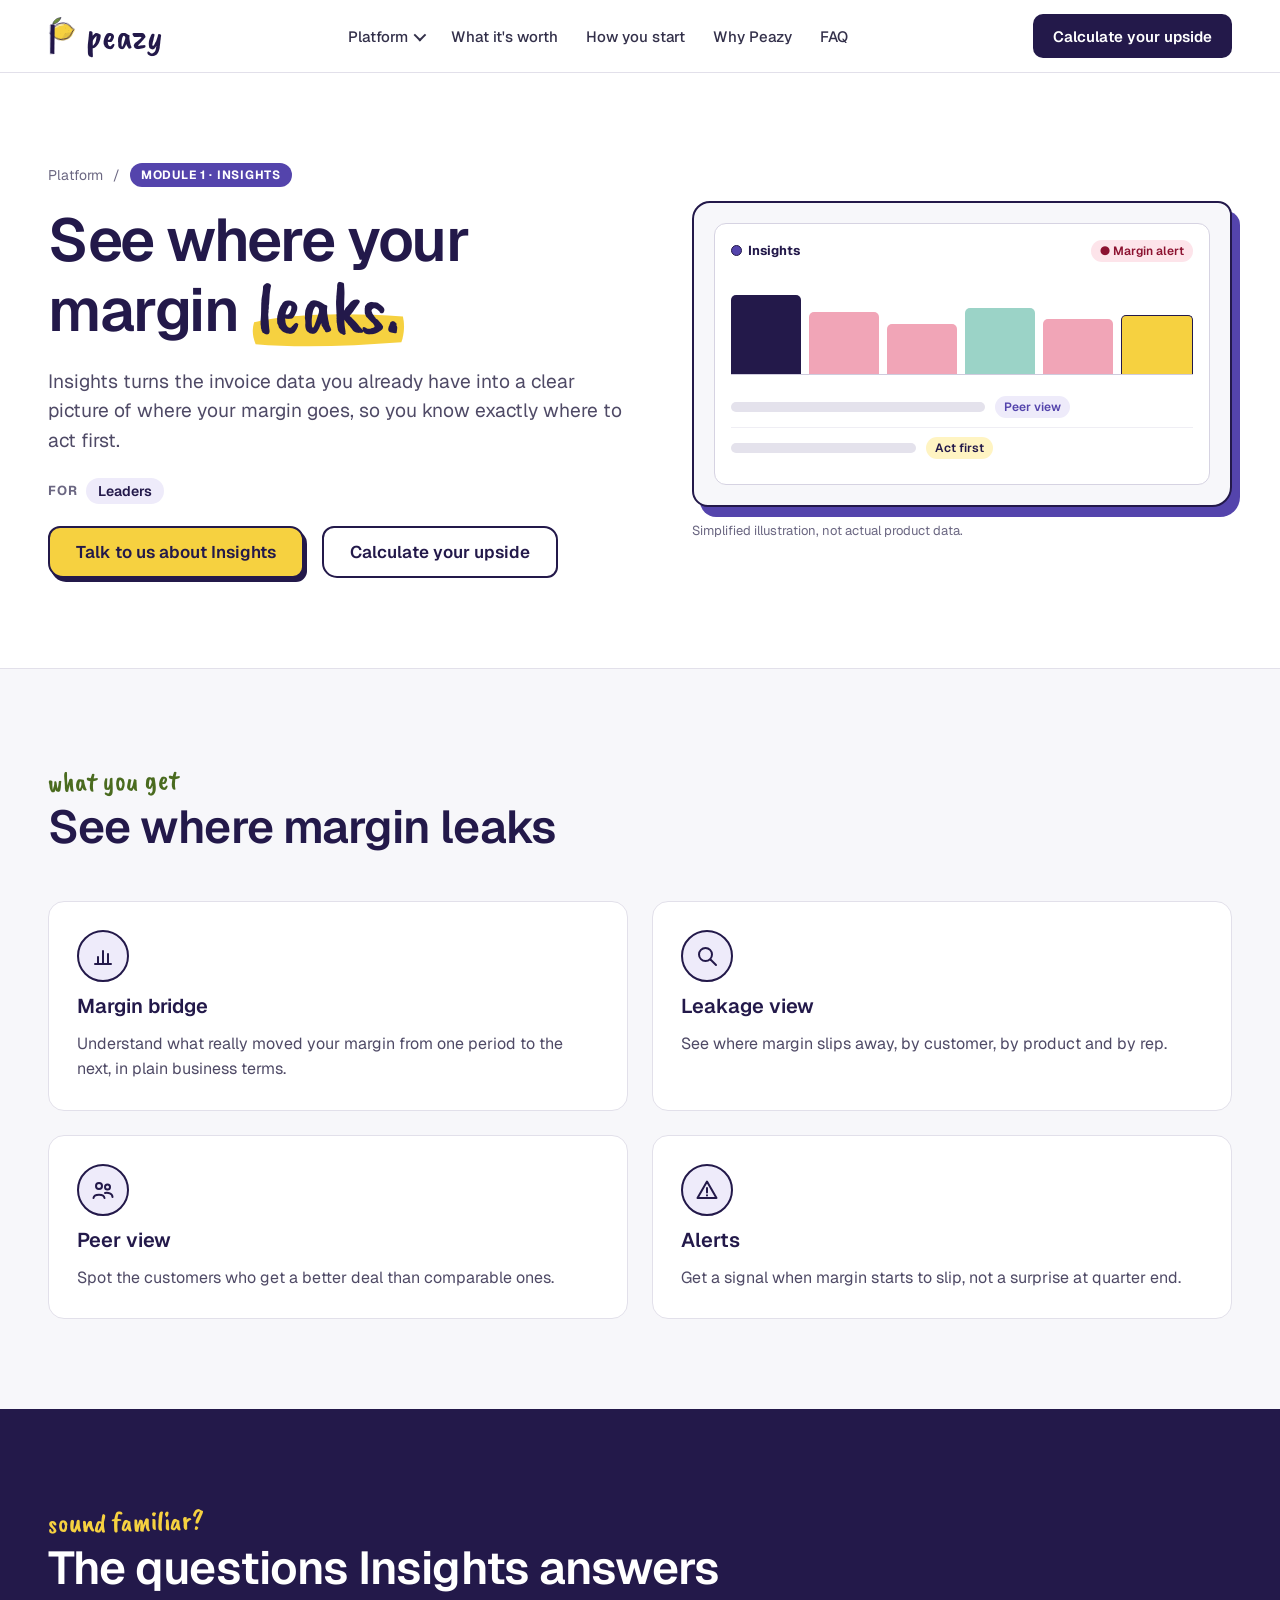
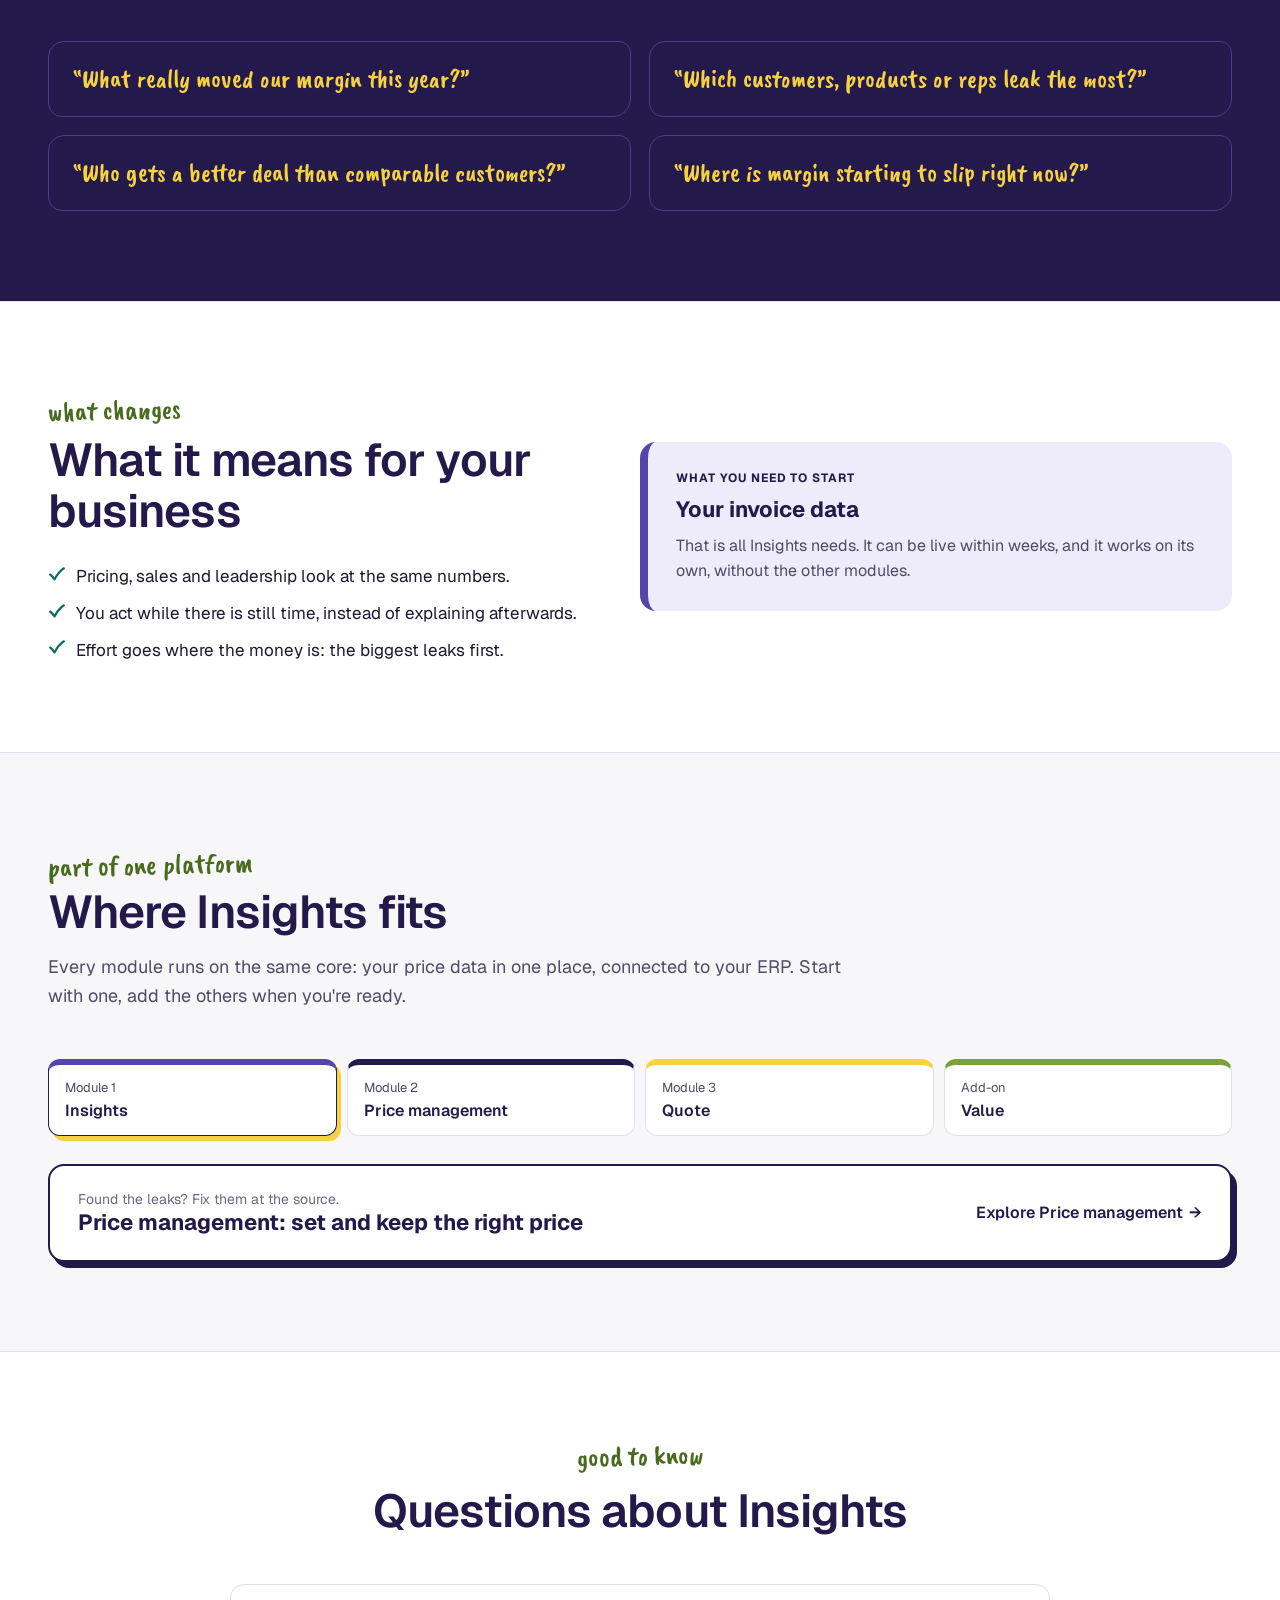
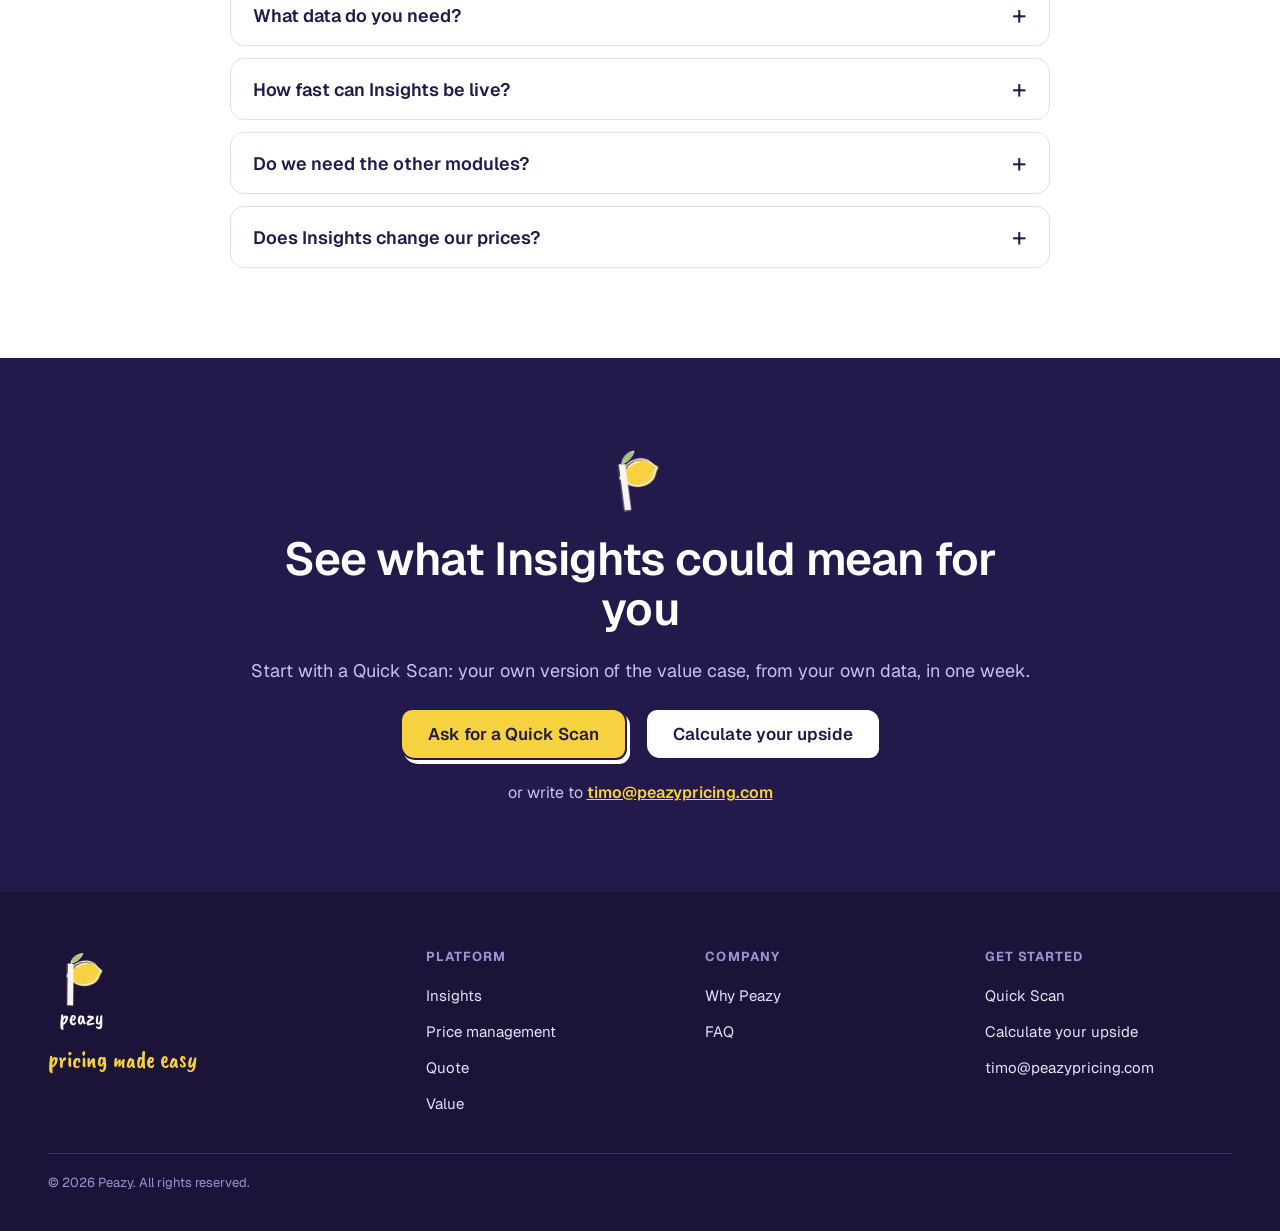
==== commit 5dfe4f4c: "Remove the who-we-are section Co-Authored-By: Claude Fable 5.2 <noreply@anthropic.com> Claude-Sessio" ====
--- a/insights.html
+++ b/insights.html
@@ -161,7 +161,7 @@
 <div class="foot">
 <div class="foot-brand"><img src="peazy-lockup-reversed.svg" alt="Peazy"><p class="hand">pricing made easy</p></div>
 <div><h4>Platform</h4><nav aria-label="Platform"><a href="insights.html">Insights</a><a href="price-management.html">Price management</a><a href="quote.html">Quote</a><a href="value.html">Value</a></nav></div>
-<div><h4>Company</h4><nav aria-label="Company"><a href="index.html#why">Why Peazy</a><a href="index.html#team">Who we are</a><a href="index.html#faq">FAQ</a></nav></div>
+<div><h4>Company</h4><nav aria-label="Company"><a href="index.html#why">Why Peazy</a><a href="index.html#faq">FAQ</a></nav></div>
 <div><h4>Get started</h4><nav aria-label="Get started"><a href="index.html#start">Quick Scan</a><a href="index.html#calculator">Calculate your upside</a><a href="mailto:timo@peazypricing.com">timo@peazypricing.com</a></nav></div>
 <small>© 2026 Peazy. All rights reserved.</small>
 </div>
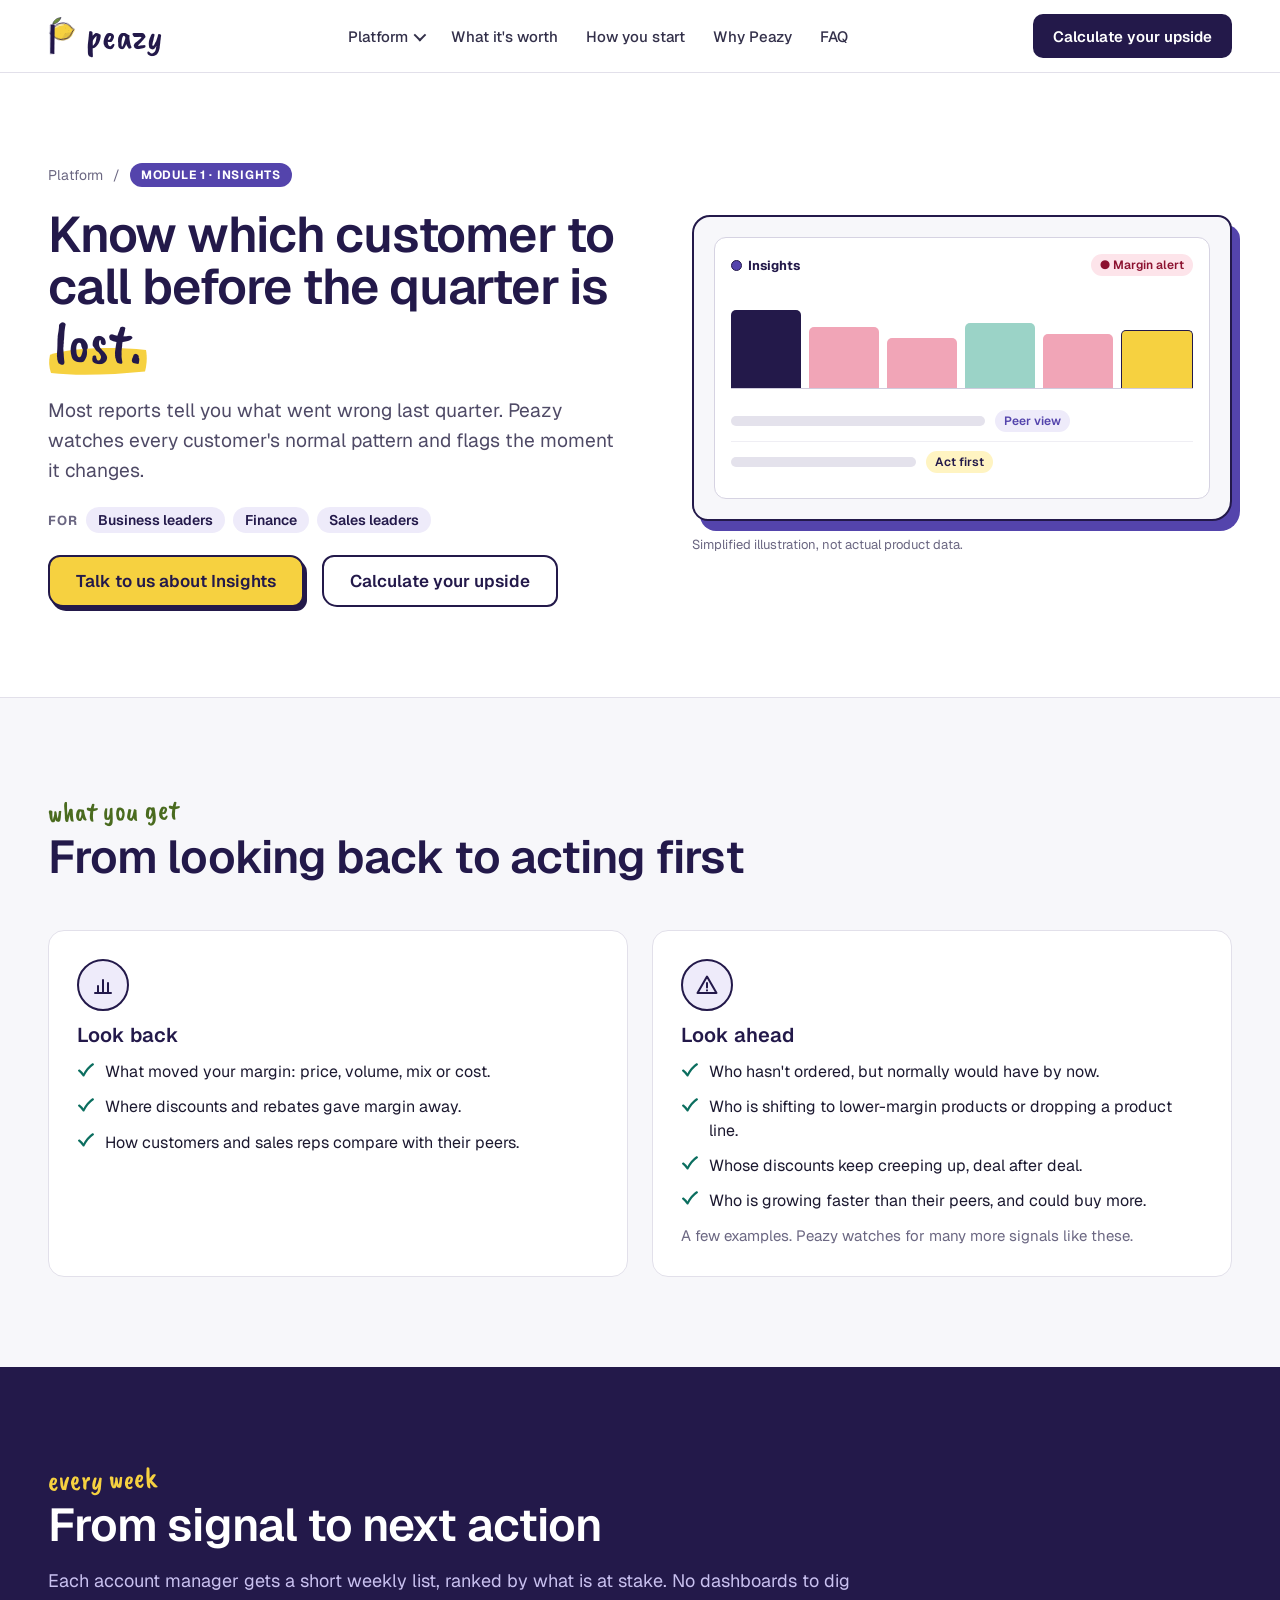
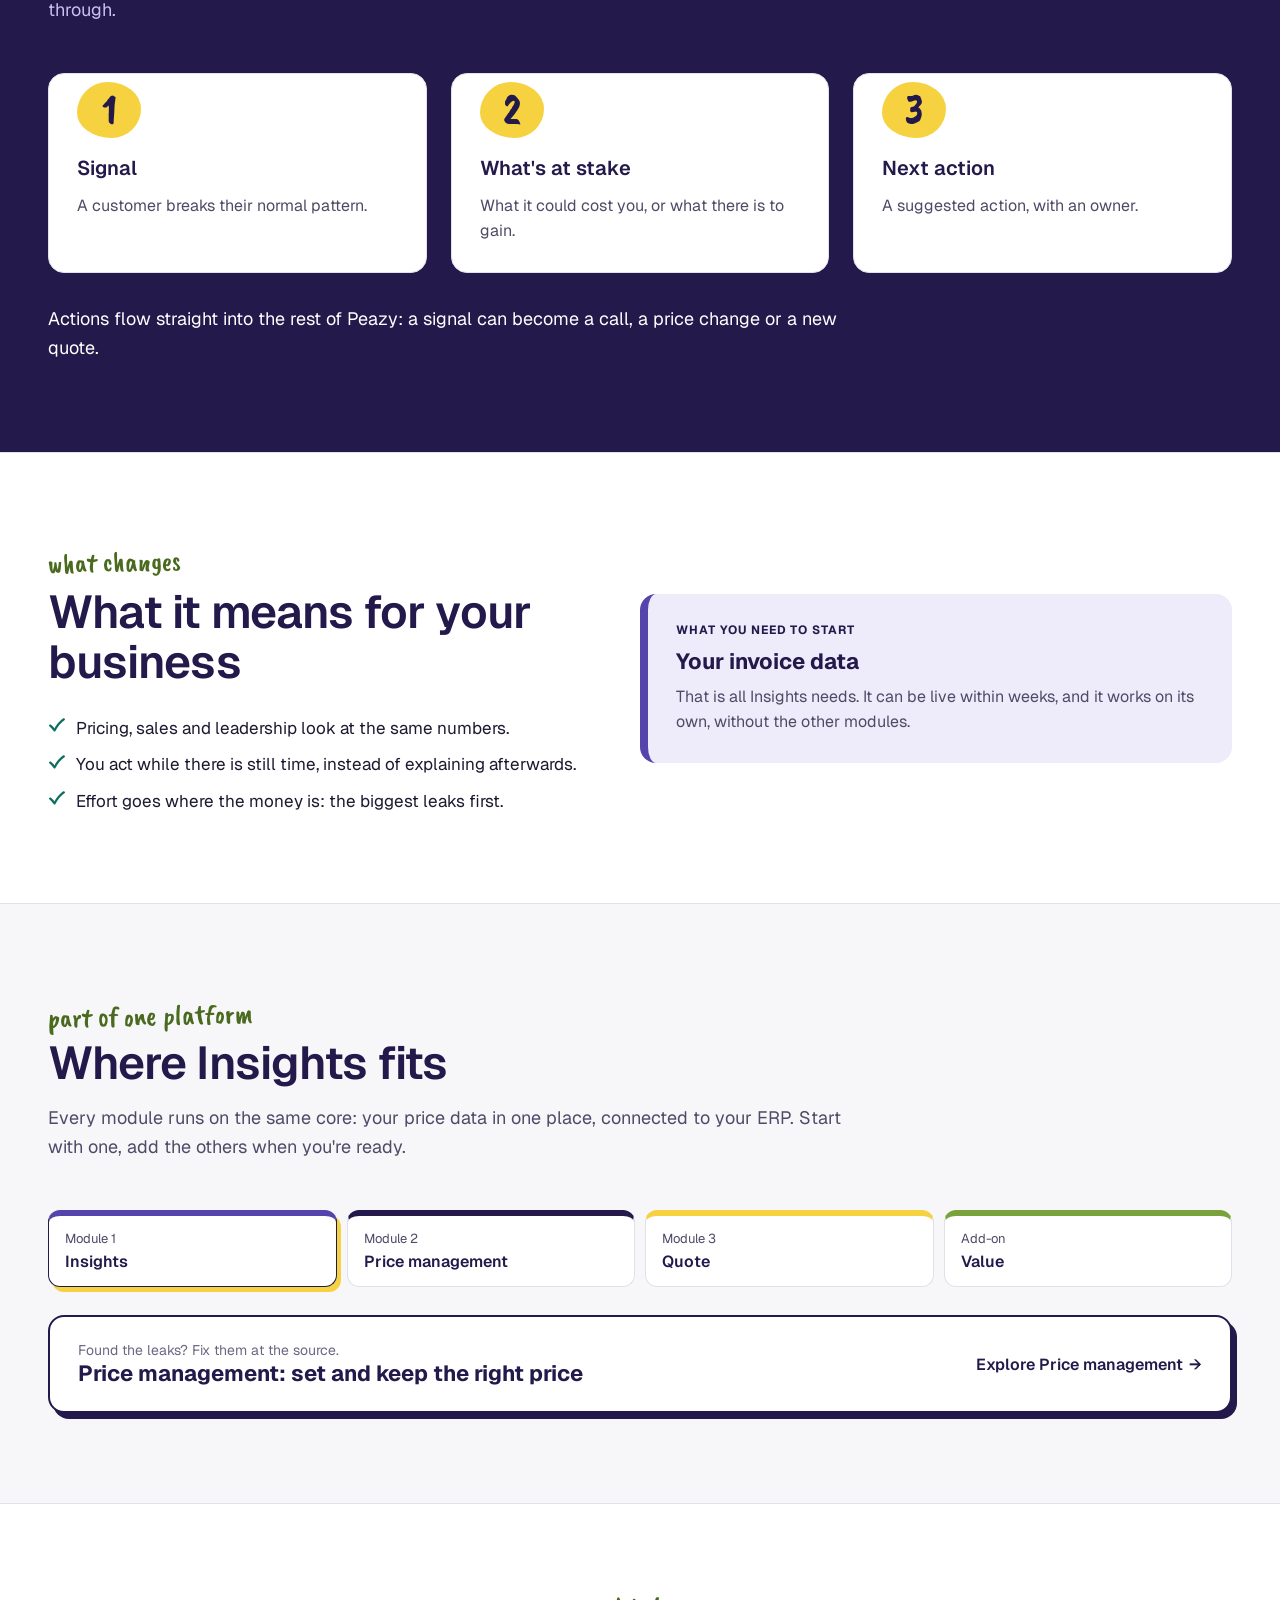
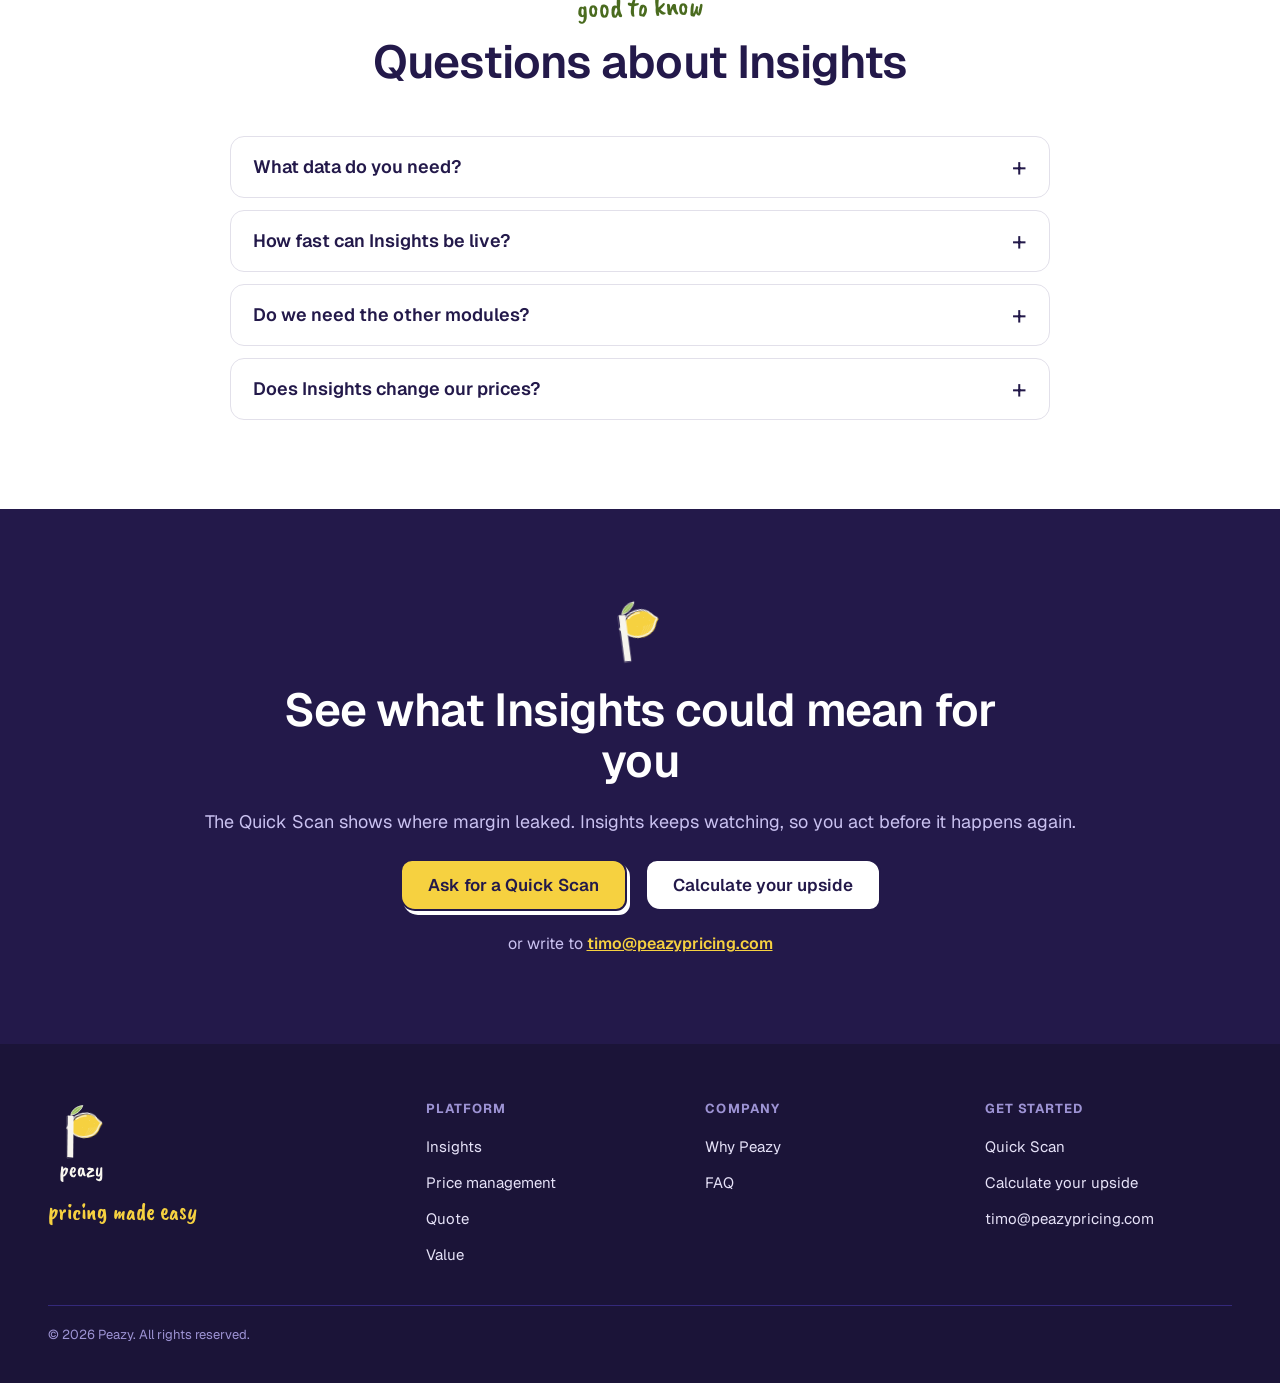
==== commit 78296992: "Reposition Insights as an early-warning module Insights card, Insights page and the Platform menu no" ====
--- a/insights.html
+++ b/insights.html
@@ -4,9 +4,9 @@
 <meta charset="utf-8">
 <meta name="viewport" content="width=device-width, initial-scale=1">
 <title>Insights · Peazy</title>
-<meta name="description" content="Insights: see where margin leaks. See where your margin goes, and where to act first.">
+<meta name="description" content="Insights: from looking back to acting first. See where margin leaked, and act before it leaks again.">
 <meta property="og:title" content="Insights · Peazy">
-<meta property="og:description" content="Insights: see where margin leaks. See where your margin goes, and where to act first.">
+<meta property="og:description" content="Insights: from looking back to acting first. See where margin leaked, and act before it leaks again.">
 <link rel="icon" type="image/svg+xml" href="peazy-mark.svg">
 <link rel="preconnect" href="https://fonts.googleapis.com">
 <link rel="stylesheet" href="https://fonts.googleapis.com/css2?family=Caveat+Brush&amp;family=Geist:wght@400;500;600;700&amp;display=swap">
@@ -39,7 +39,7 @@
 <div class="pz-navlinks" id="pz-navlinks">
 <div class="pz-dd"><button type="button" aria-expanded="false" aria-controls="pz-dd-panel">Platform</button>
 <div class="pz-dd-panel" id="pz-dd-panel">
-<a href="insights.html" class="a-insights"><span class="ic "><svg class="icon"><use href="#i-bars"/></svg></span><span><b>Insights</b><small>See where your margin goes, and where to act first.</small></span></a>
+<a href="insights.html" class="a-insights"><span class="ic "><svg class="icon"><use href="#i-bars"/></svg></span><span><b>Insights</b><small>See where margin leaked, and act before it leaks again.</small></span></a>
 <a href="price-management.html" class="a-pm"><span class="ic "><svg class="icon"><use href="#i-gear"/></svg></span><span><b>Price management</b><small>Keep every price right as costs and contracts change.</small></span></a>
 <a href="quote.html" class="a-quote"><span class="ic "><svg class="icon"><use href="#i-send"/></svg></span><span><b>Quote</b><small>Help sales quote quickly and with confidence.</small></span></a>
 <a href="value.html" class="a-value"><span class="ic "><svg class="icon"><use href="#i-bulb"/></svg></span><span><b>Value</b><small>Price and sell on what your offer is worth.</small></span></a>
@@ -61,9 +61,9 @@
 <div class="wrap mhero">
 <div class="mhero-text">
 <p class="crumb"><a href="index.html#platform">Platform</a><span aria-hidden="true">/</span><span class="pill m">Module 1 · Insights</span></p>
-<h1>See where your margin <span class="hl">leaks.</span></h1>
-<p class="hero-sub">Insights turns the invoice data you already have into a clear picture of where your margin goes, so you know exactly where to act first.</p>
-<p class="for">FOR <span>Leaders</span></p>
+<h1 style="font-size:clamp(34px,3.9vw,50px)">Know which customer to call before the quarter is <span class="hl">lost.</span></h1>
+<p class="hero-sub">Most reports tell you what went wrong last quarter. Peazy watches every customer's normal pattern and flags the moment it changes.</p>
+<p class="for">FOR <span>Business leaders</span><span>Finance</span><span>Sales leaders</span></p>
 <div class="ctas">
 <a href="mailto:timo@peazypricing.com?subject=Peazy%20Insights" class="btn btn-lemon">Talk to us about Insights</a>
 <a href="index.html#calculator" class="btn btn-ghost">Calculate your upside</a>
@@ -77,17 +77,28 @@
 </div>
 </section>
 
+
 <section class="sec-grey a-insights">
 <div class="wrap">
 <div class="head">
 <p class="eyebrow">what you get</p>
-<h2>See where margin leaks</h2>
+<h2>From looking back to acting first</h2>
 </div>
 <div class="g2">
-<div class="card"><span class="ic "><svg class="icon"><use href="#i-bars"/></svg></span><h3>Margin bridge</h3><p>Understand what really moved your margin from one period to the next, in plain business terms.</p></div>
-<div class="card"><span class="ic "><svg class="icon"><use href="#i-search"/></svg></span><h3>Leakage view</h3><p>See where margin slips away, by customer, by product and by rep.</p></div>
-<div class="card"><span class="ic "><svg class="icon"><use href="#i-people"/></svg></span><h3>Peer view</h3><p>Spot the customers who get a better deal than comparable ones.</p></div>
-<div class="card"><span class="ic "><svg class="icon"><use href="#i-alert"/></svg></span><h3>Alerts</h3><p>Get a signal when margin starts to slip, not a surprise at quarter end.</p></div>
+<div class="card"><span class="ic"><svg class="icon"><use href="#i-bars"/></svg></span><h3>Look back</h3>
+<ul class="ticks" style="font-size:16px">
+<li>What moved your margin: price, volume, mix or cost.</li>
+<li>Where discounts and rebates gave margin away.</li>
+<li>How customers and sales reps compare with their peers.</li>
+</ul></div>
+<div class="card"><span class="ic"><svg class="icon"><use href="#i-alert"/></svg></span><h3>Look ahead</h3>
+<ul class="ticks" style="font-size:16px">
+<li>Who hasn't ordered, but normally would have by now.</li>
+<li>Who is shifting to lower-margin products or dropping a product line.</li>
+<li>Whose discounts keep creeping up, deal after deal.</li>
+<li>Who is growing faster than their peers, and could buy more.</li>
+</ul>
+<p style="font-size:15px;color:var(--soft)">A few examples. Peazy watches for many more signals like these.</p></div>
 </div>
 </div>
 </section>
@@ -95,10 +106,16 @@
 <section class="sec-ink">
 <div class="wrap">
 <div class="head">
-<p class="eyebrow">sound familiar?</p>
-<h2>The questions Insights answers</h2>
+<p class="eyebrow">every week</p>
+<h2>From signal to next action</h2>
+<p class="lede">Each account manager gets a short weekly list, ranked by what is at stake. No dashboards to dig through.</p>
 </div>
-<ul class="qs"><li>“What really moved our margin this year?”</li><li>“Which customers, products or reps leak the most?”</li><li>“Who gets a better deal than comparable customers?”</li><li>“Where is margin starting to slip right now?”</li></ul>
+<div class="g3 steps">
+<div class="card step"><span class="num">1</span><h3>Signal</h3><p>A customer breaks their normal pattern.</p></div>
+<div class="card step"><span class="num">2</span><h3>What's at stake</h3><p>What it could cost you, or what there is to gain.</p></div>
+<div class="card step"><span class="num">3</span><h3>Next action</h3><p>A suggested action, with an owner.</p></div>
+</div>
+<p class="lede" style="margin-top:32px;max-width:820px;color:#FFFFFF">Actions flow straight into the rest of Peazy: a signal can become a call, a price change or a new quote.</p>
 </div>
 </section>
 
@@ -140,7 +157,7 @@
 <details><summary>What data do you need?</summary><p>Your invoice data. A Quick Scan starts from the same data and gives you a first picture within a week.</p></details>
 <details><summary>How fast can Insights be live?</summary><p>Within weeks.</p></details>
 <details><summary>Do we need the other modules?</summary><p>No. Insights works on its own and is where most companies start. You can add Price management and Quote later, on the same core.</p></details>
-<details><summary>Does Insights change our prices?</summary><p>No. Insights shows you where to act. Your people decide what to do about it.</p></details>
+<details><summary>Does Insights change our prices?</summary><p>No. Insights suggests actions. It never changes a price or contacts a customer on its own. Your people decide.</p></details>
 </div>
 </div>
 </section>
@@ -149,7 +166,7 @@
 <div class="wrap band">
 <img src="peazy-mark-reversed.svg" alt="">
 <h2>See what Insights could mean for you</h2>
-<p class="lede">Start with a Quick Scan: your own version of the value case, from your own data, in one week.</p>
+<p class="lede">The Quick Scan shows where margin leaked. Insights keeps watching, so you act before it happens again.</p>
 <div class="ctas" style="justify-content:center">
 <a href="mailto:timo@peazypricing.com?subject=Quick%20Scan" class="btn btn-lemon">Ask for a Quick Scan</a>
 <a href="index.html#calculator" class="btn btn-ghost">Calculate your upside</a>
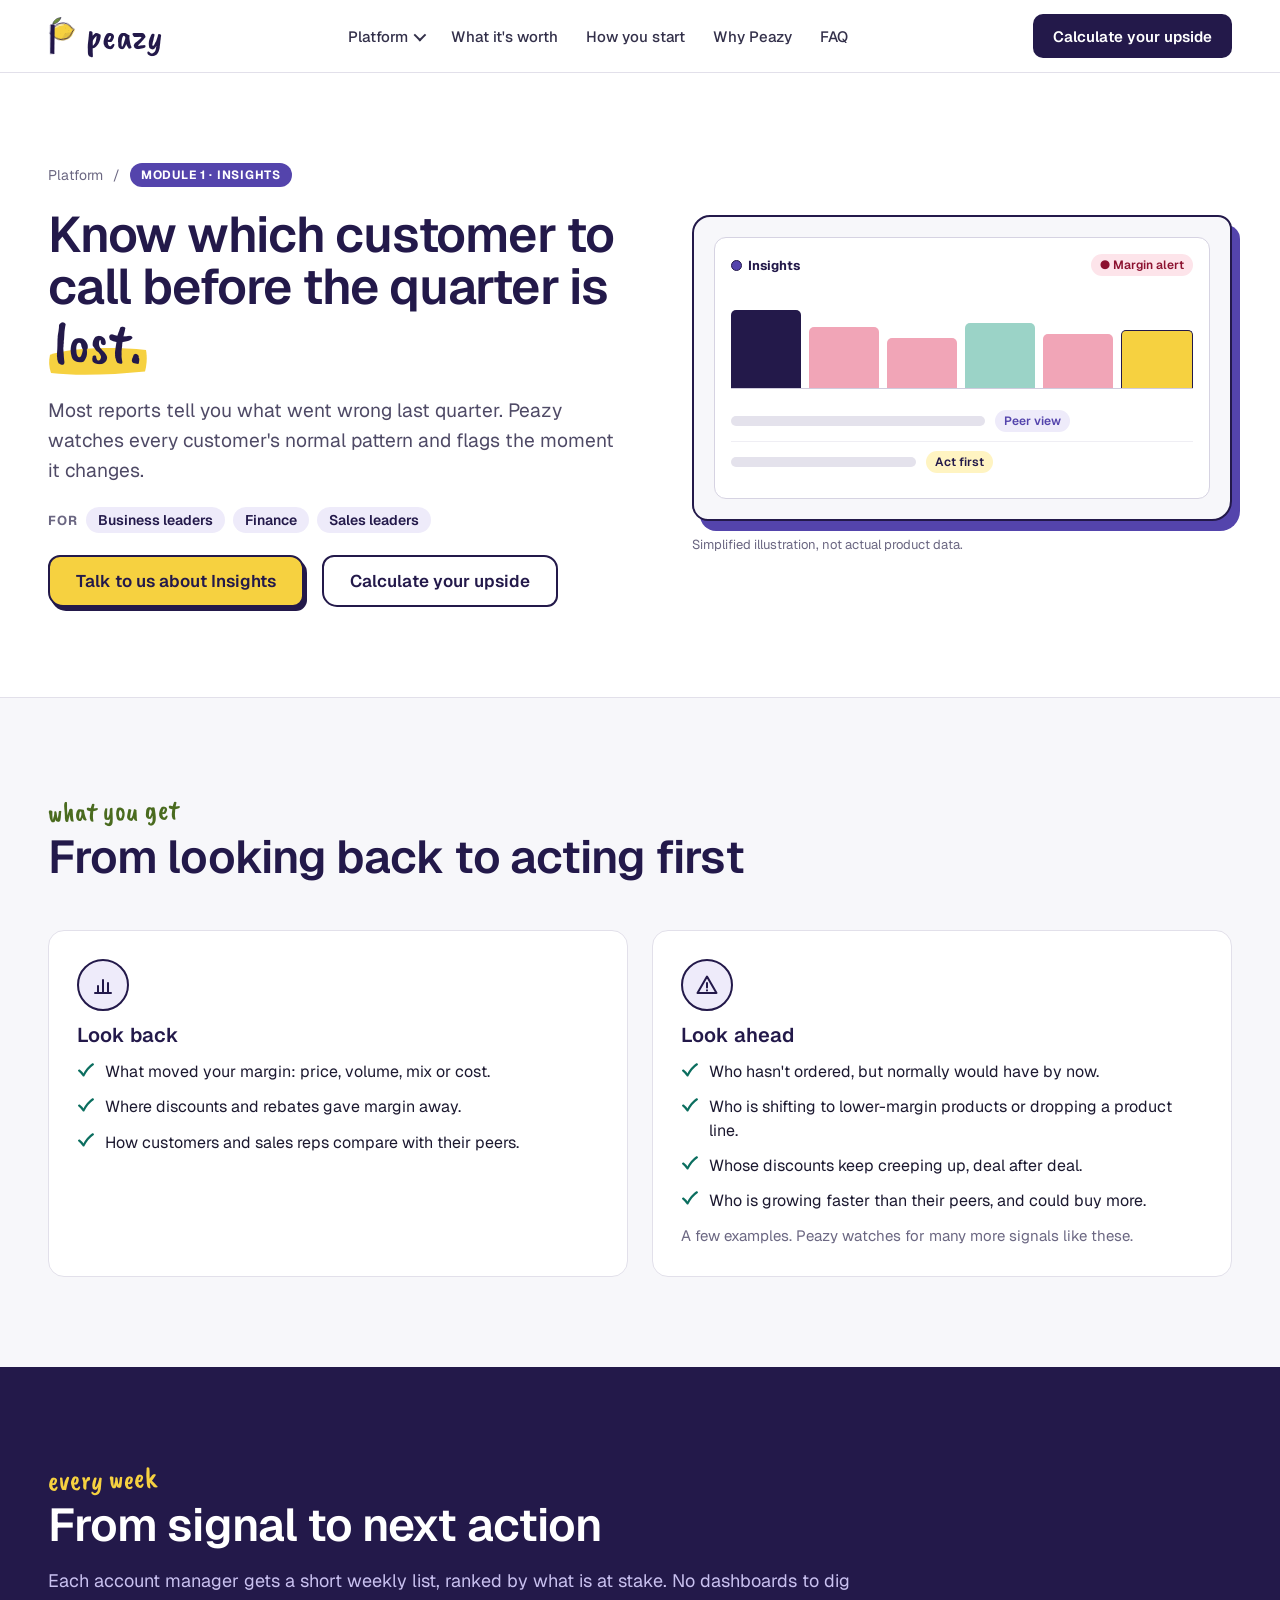
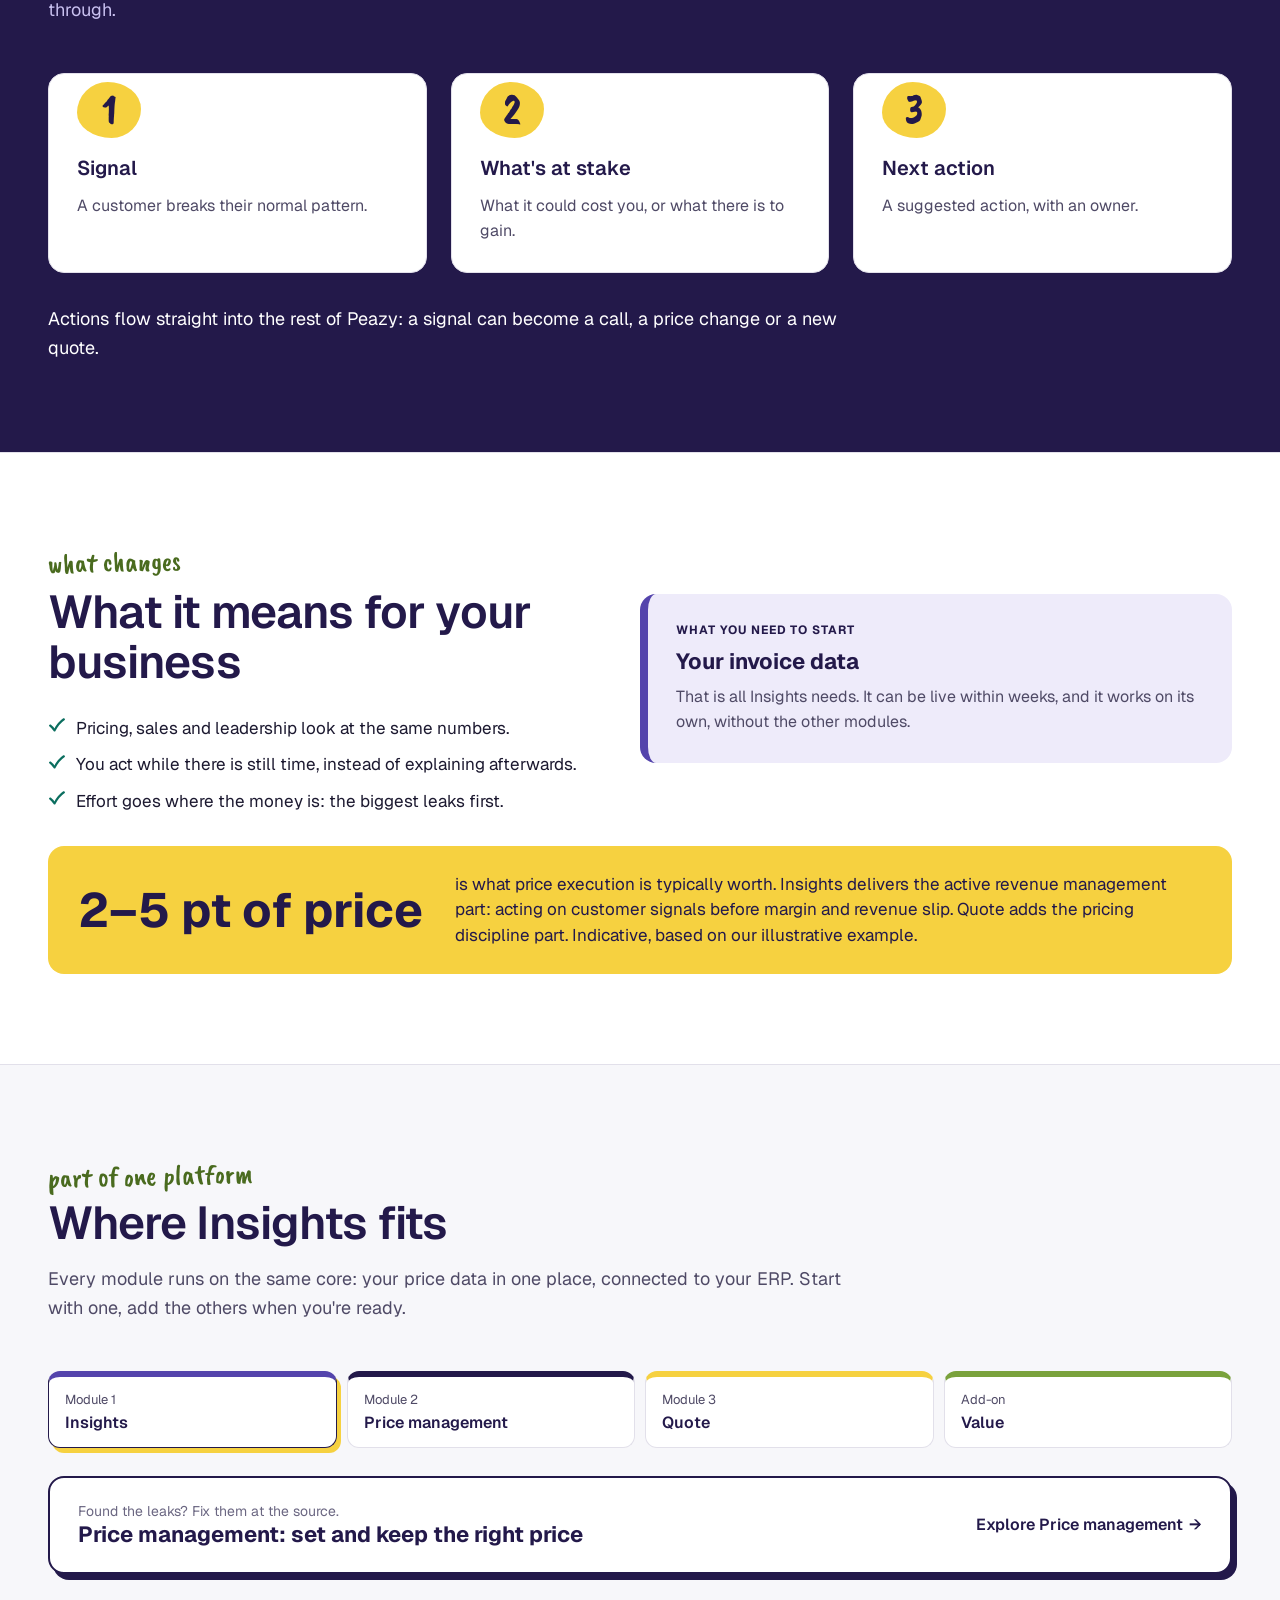
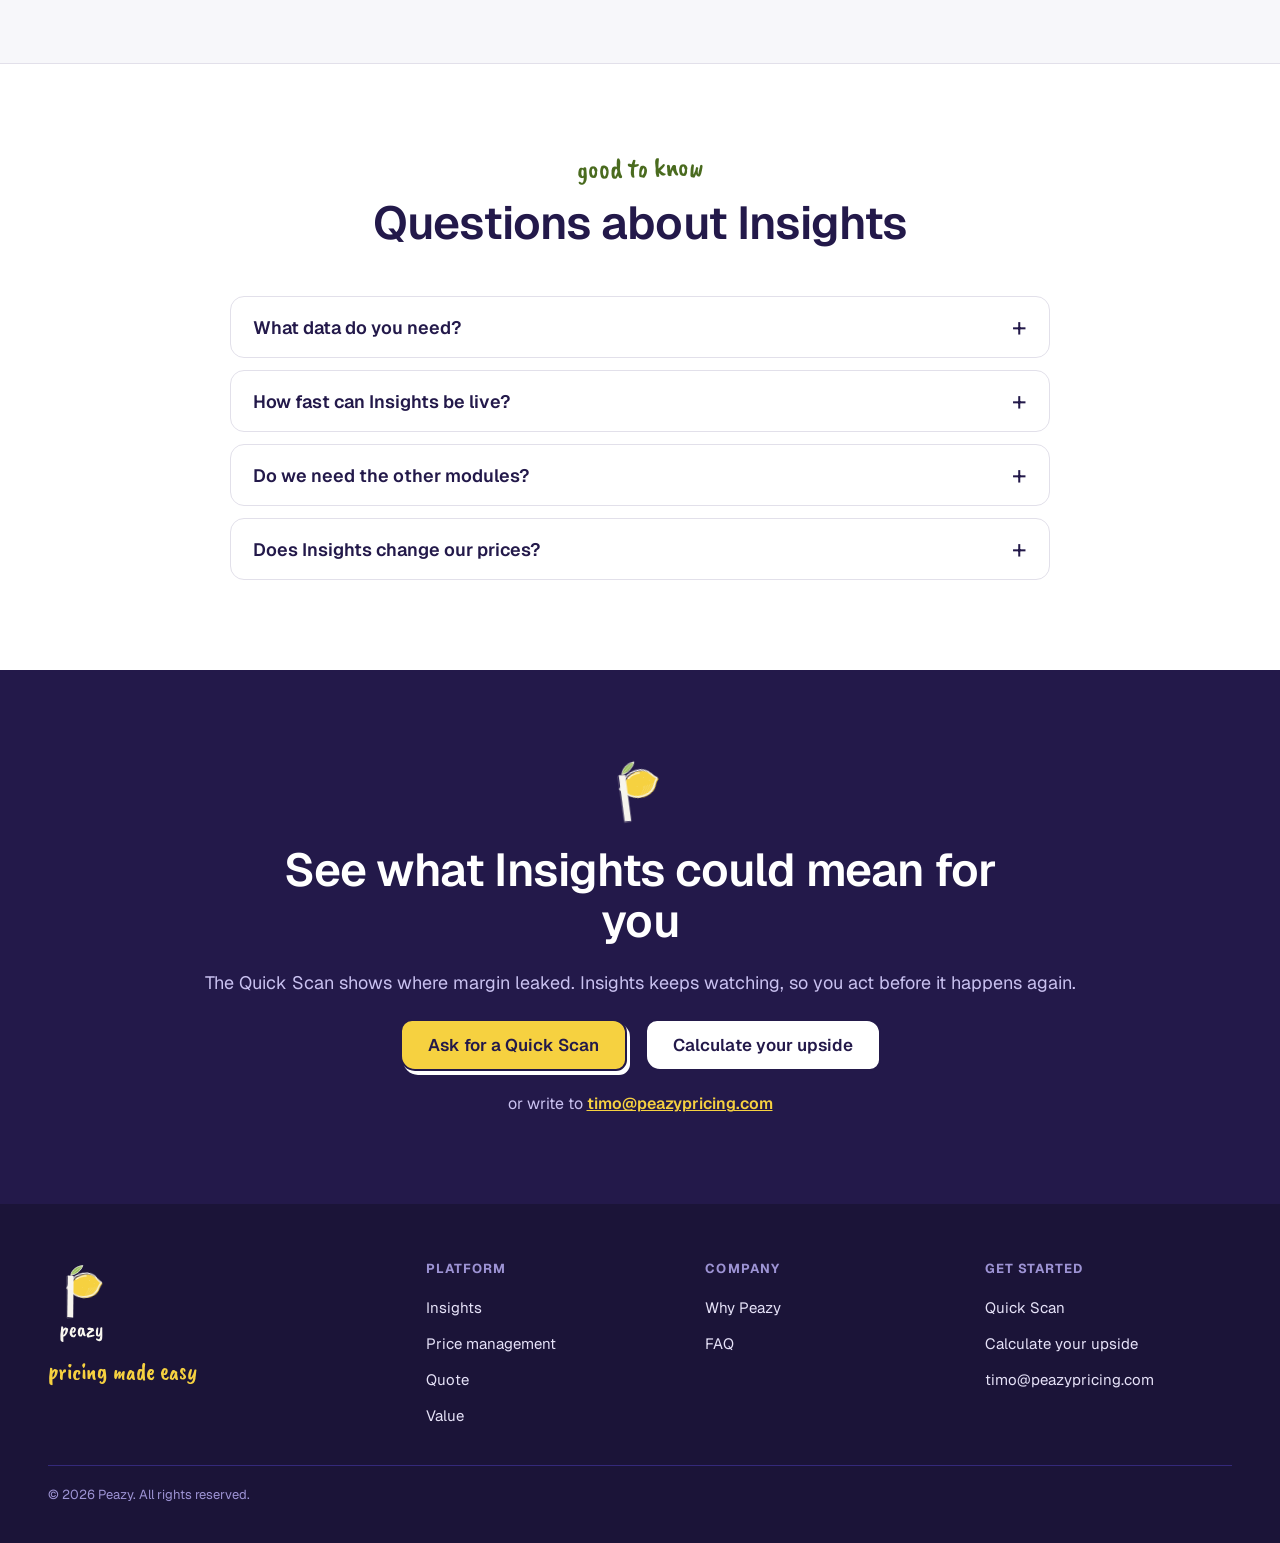
==== commit 98b31a16: "Split price execution value between Quote and Insights The 2-5 pt of price for price execution is no" ====
--- a/insights.html
+++ b/insights.html
@@ -131,7 +131,7 @@
 </div>
 <div class="startbox"><small>What you need to start</small><b>Your invoice data</b><p>That is all Insights needs. It can be live within weeks, and it works on its own, without the other modules.</p></div>
 </div>
-
+<div class="proof" style="margin-top:32px"><strong>2–5 pt of price</strong><p>is what price execution is typically worth. Insights delivers the active revenue management part: acting on customer signals before margin and revenue slip. Quote adds the pricing discipline part. Indicative, based on our illustrative example.</p></div>
 </div>
 </section>
 
--- a/site.css
+++ b/site.css
@@ -152,6 +152,9 @@
 .stat strong{font-size:clamp(28px,3vw,38px);line-height:1.1;font-weight:700}
 .stat b{font-size:17px}
 .stat p{font-size:15px;line-height:1.5;color:var(--muted)}
+.statsplit{display:flex;flex-direction:column;gap:12px;font-size:15px;line-height:1.45;color:var(--muted)}
+.statsplit li{display:flex;flex-direction:column;gap:5px;align-items:flex-start}
+.statsplit b{font-size:15px;color:var(--ink)}
 .stat .pills{display:flex;flex-wrap:wrap;gap:6px;margin-top:auto;padding-top:8px}
 .worth-foot{display:flex;flex-wrap:wrap;align-items:center;justify-content:space-between;gap:20px;margin-top:32px}
 .worth-foot .cap{color:#4A3F12;max-width:620px}
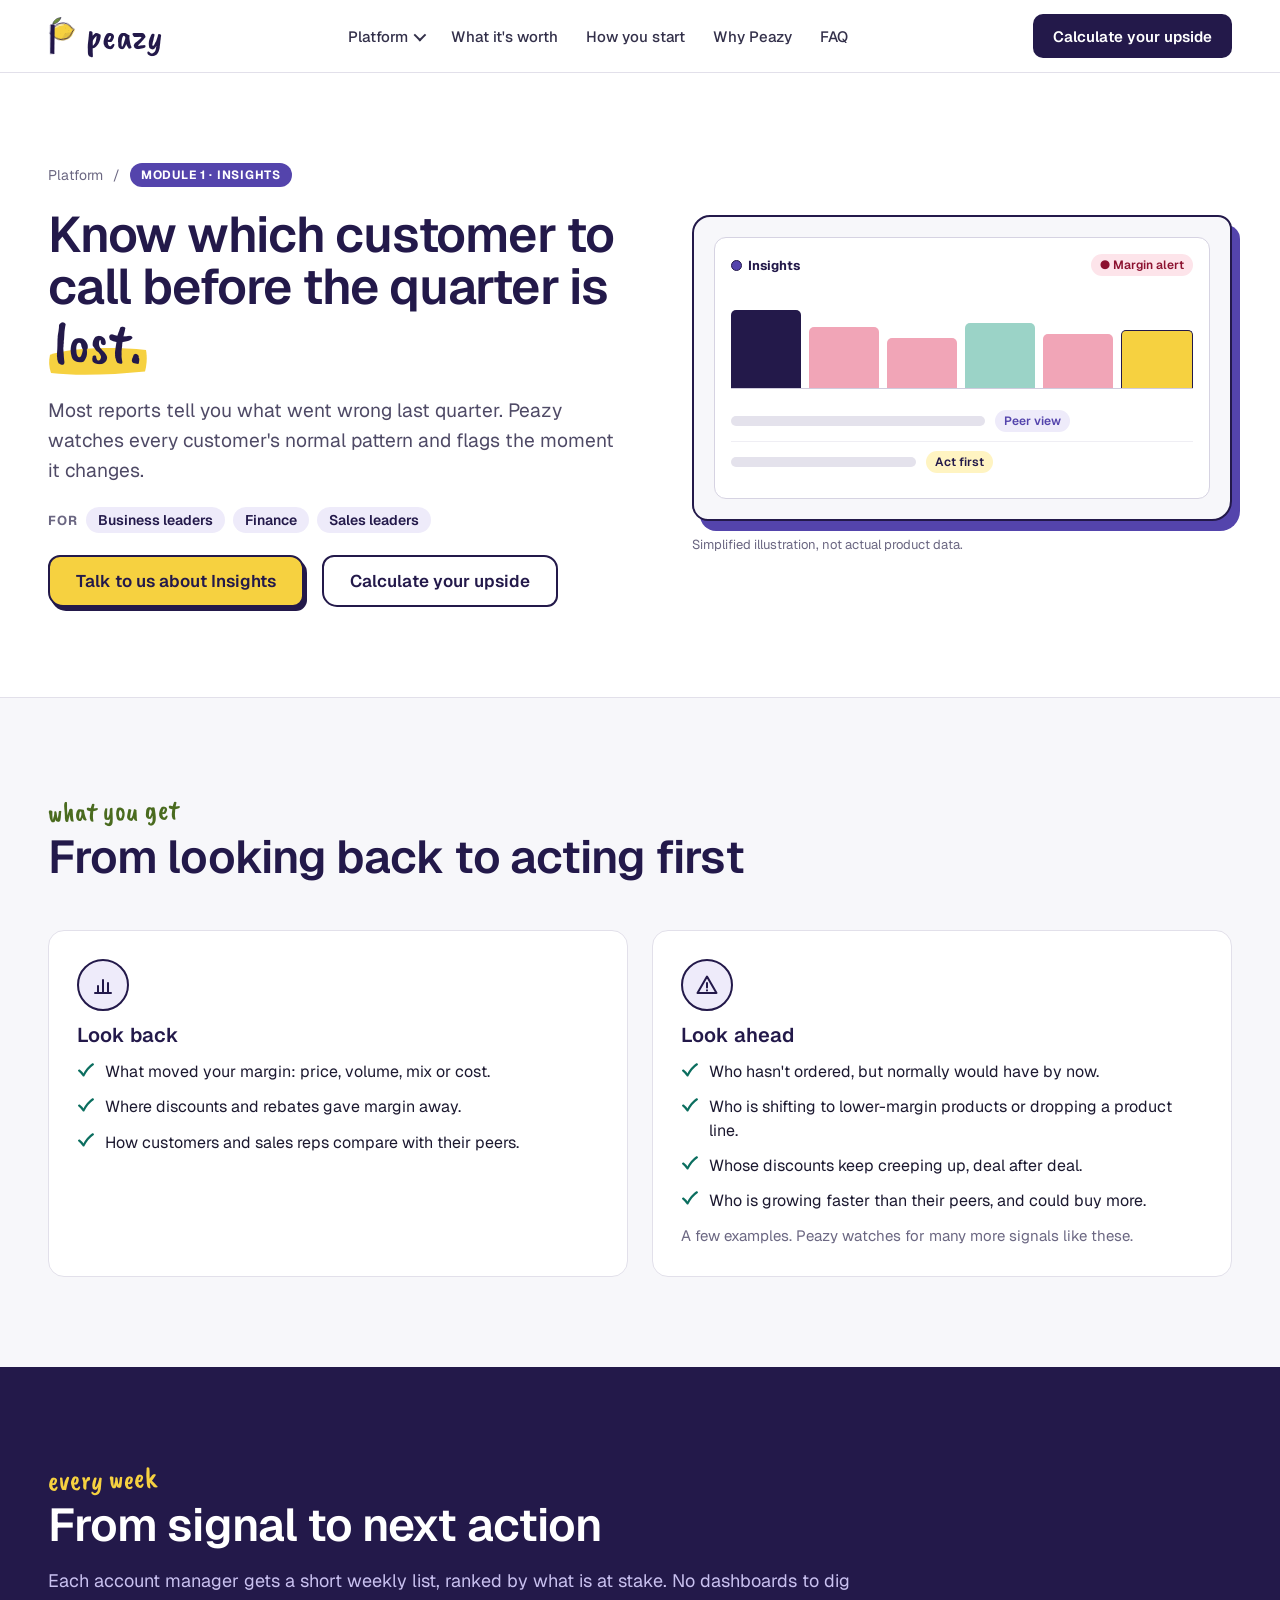
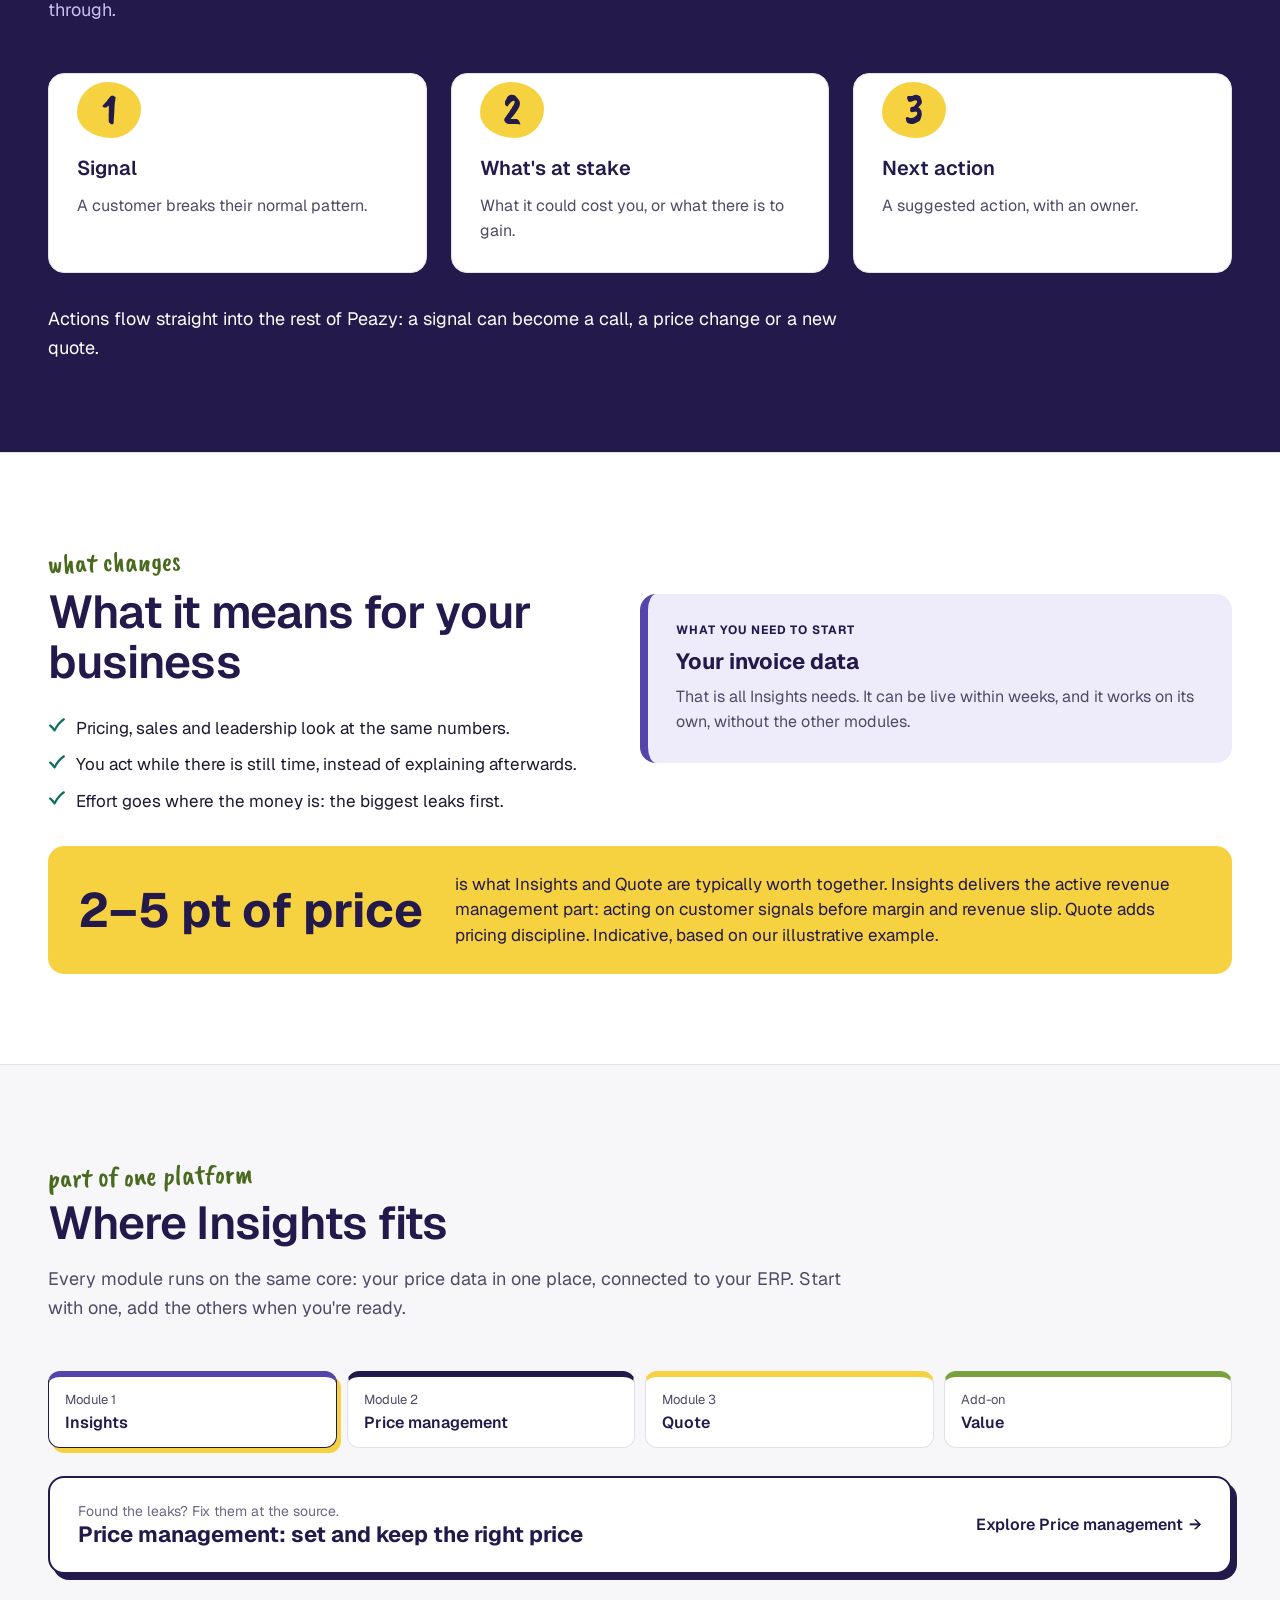
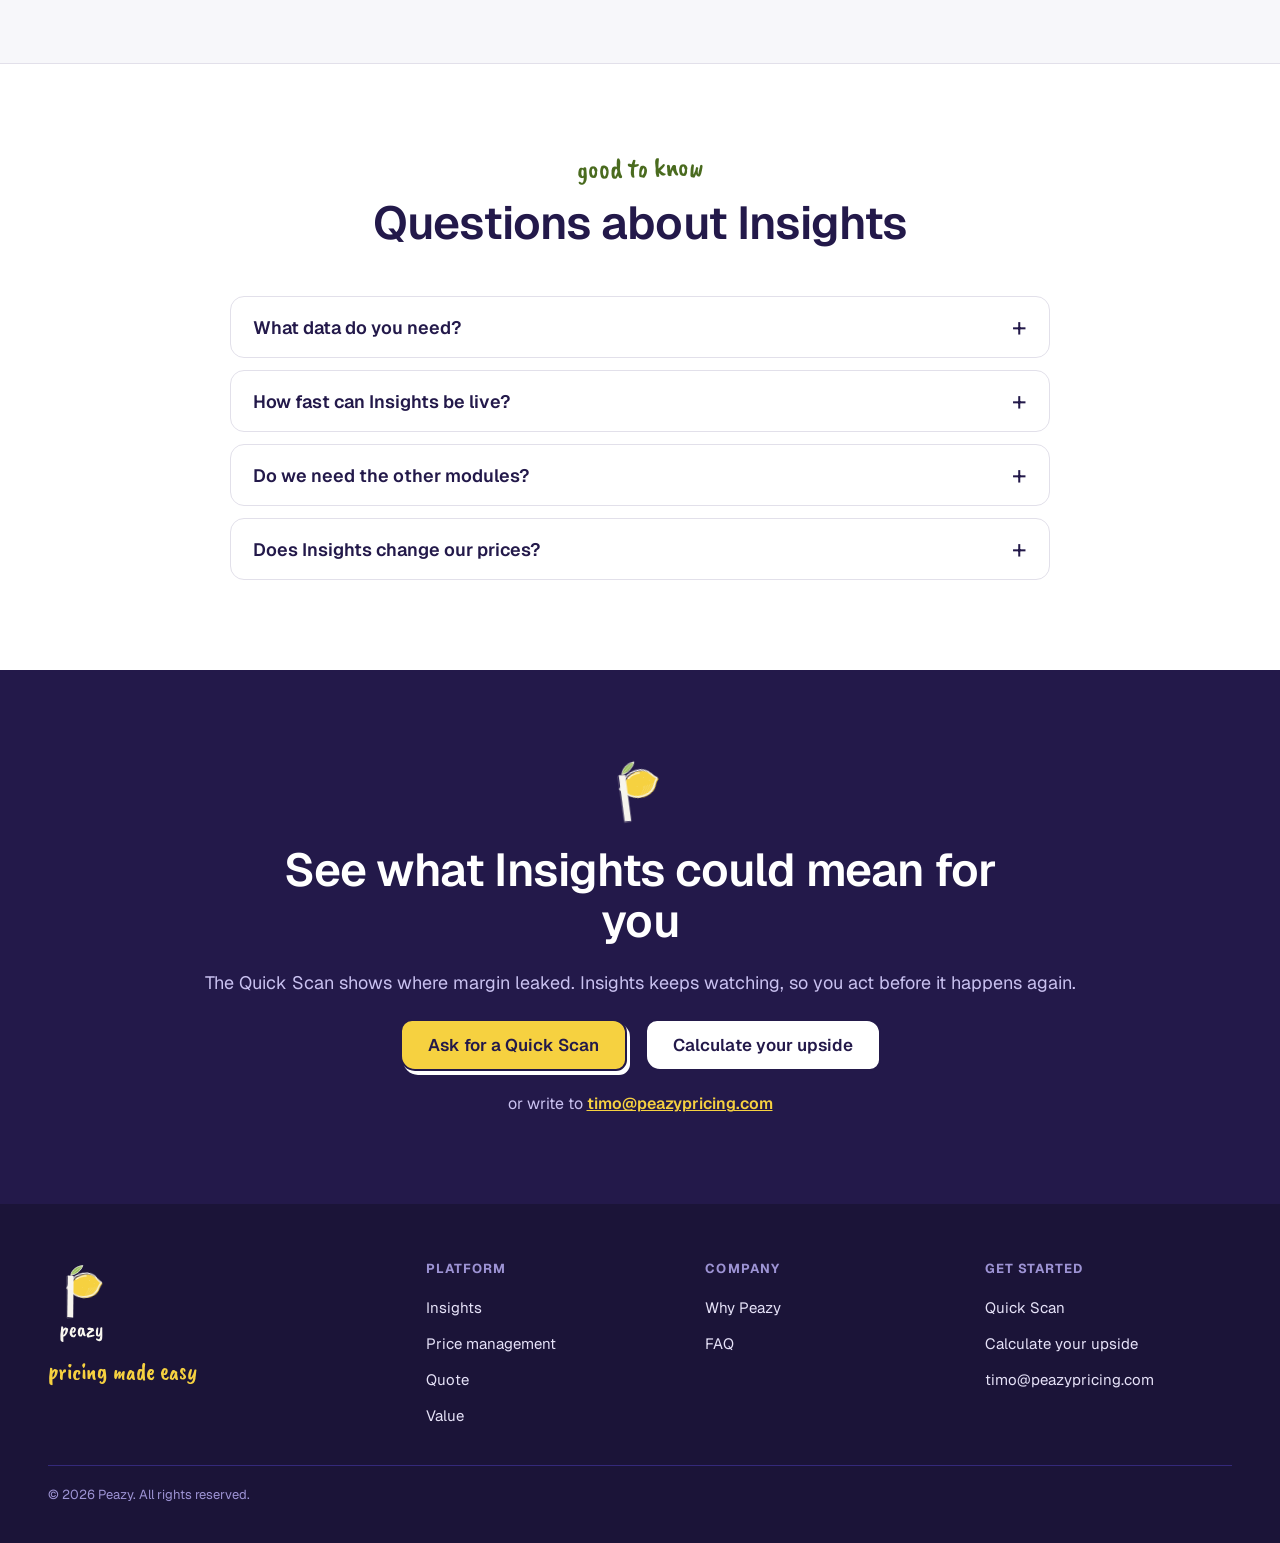
==== commit cecce609: "Label the value figures by module The three value cards now use the module names (Price management, " ====
--- a/insights.html
+++ b/insights.html
@@ -131,7 +131,7 @@
 </div>
 <div class="startbox"><small>What you need to start</small><b>Your invoice data</b><p>That is all Insights needs. It can be live within weeks, and it works on its own, without the other modules.</p></div>
 </div>
-<div class="proof" style="margin-top:32px"><strong>2–5 pt of price</strong><p>is what price execution is typically worth. Insights delivers the active revenue management part: acting on customer signals before margin and revenue slip. Quote adds the pricing discipline part. Indicative, based on our illustrative example.</p></div>
+<div class="proof" style="margin-top:32px"><strong>2–5 pt of price</strong><p>is what Insights and Quote are typically worth together. Insights delivers the active revenue management part: acting on customer signals before margin and revenue slip. Quote adds pricing discipline. Indicative, based on our illustrative example.</p></div>
 </div>
 </section>
 
